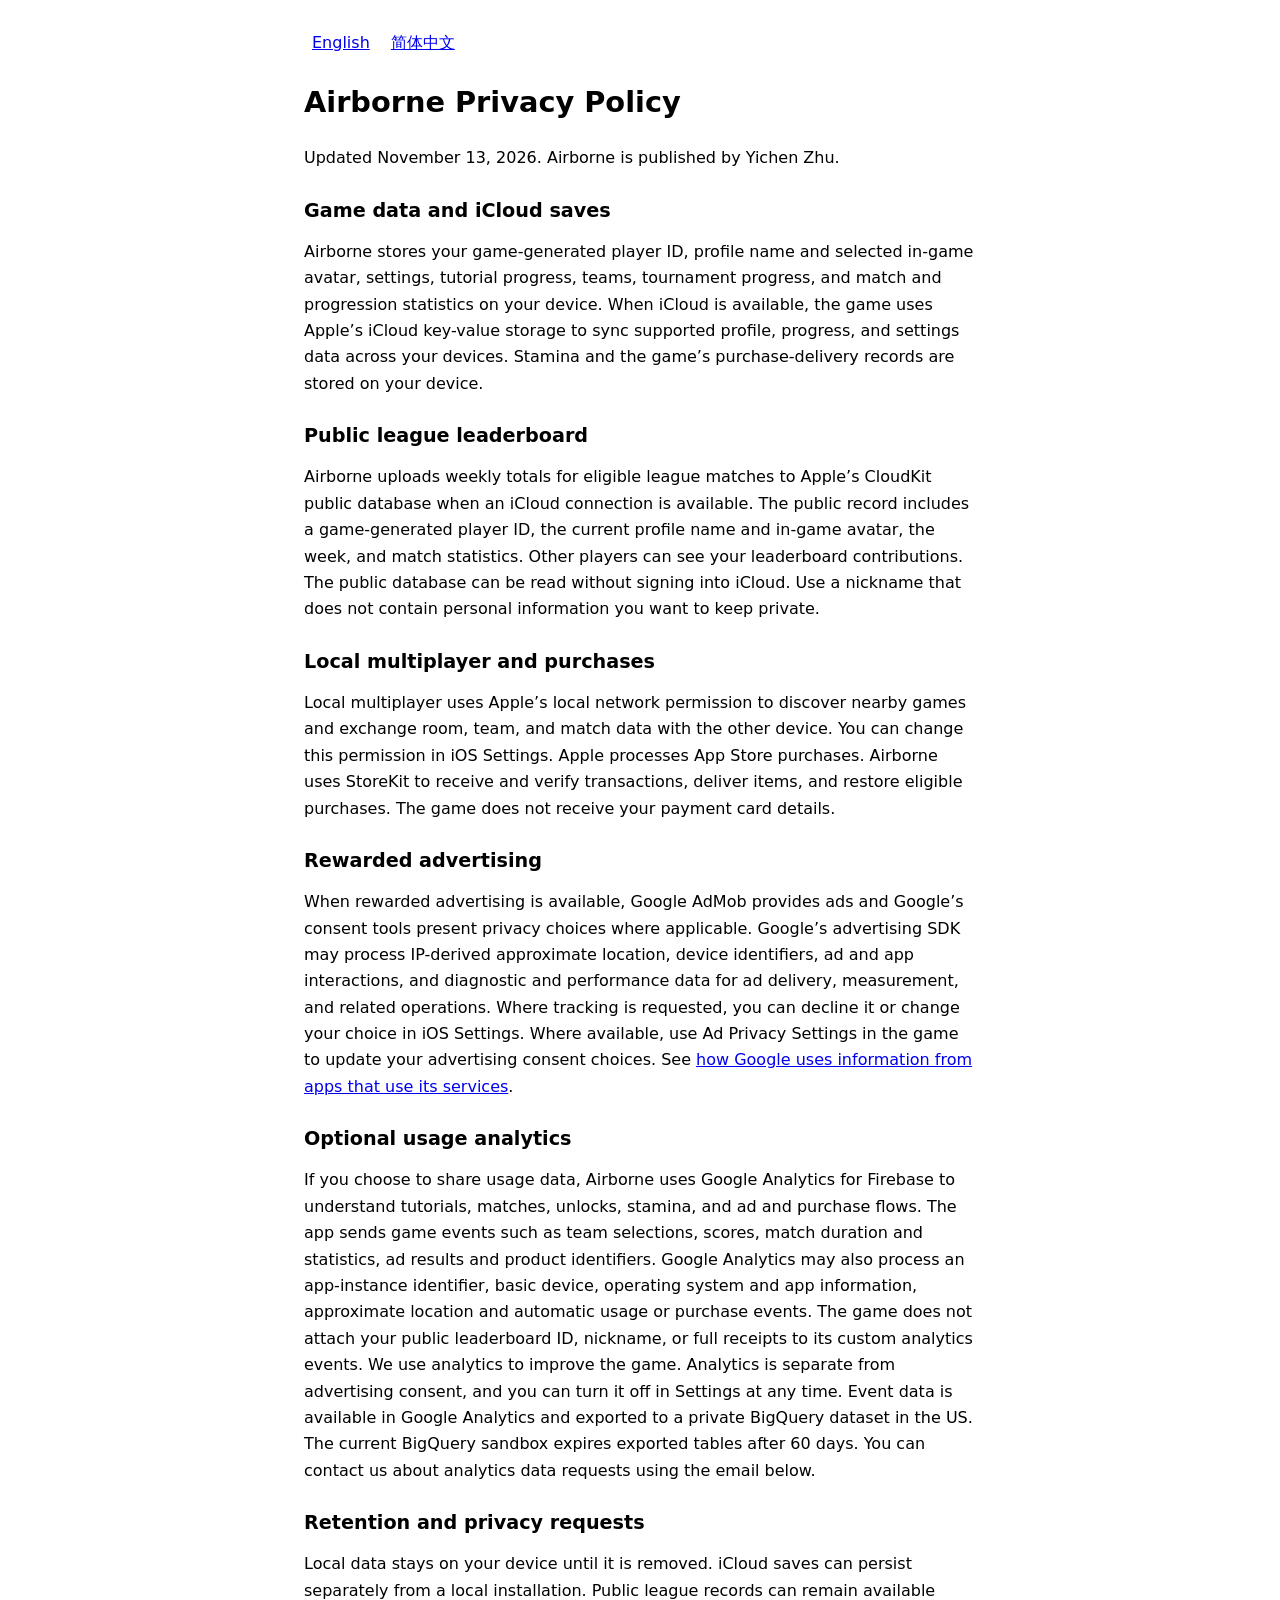
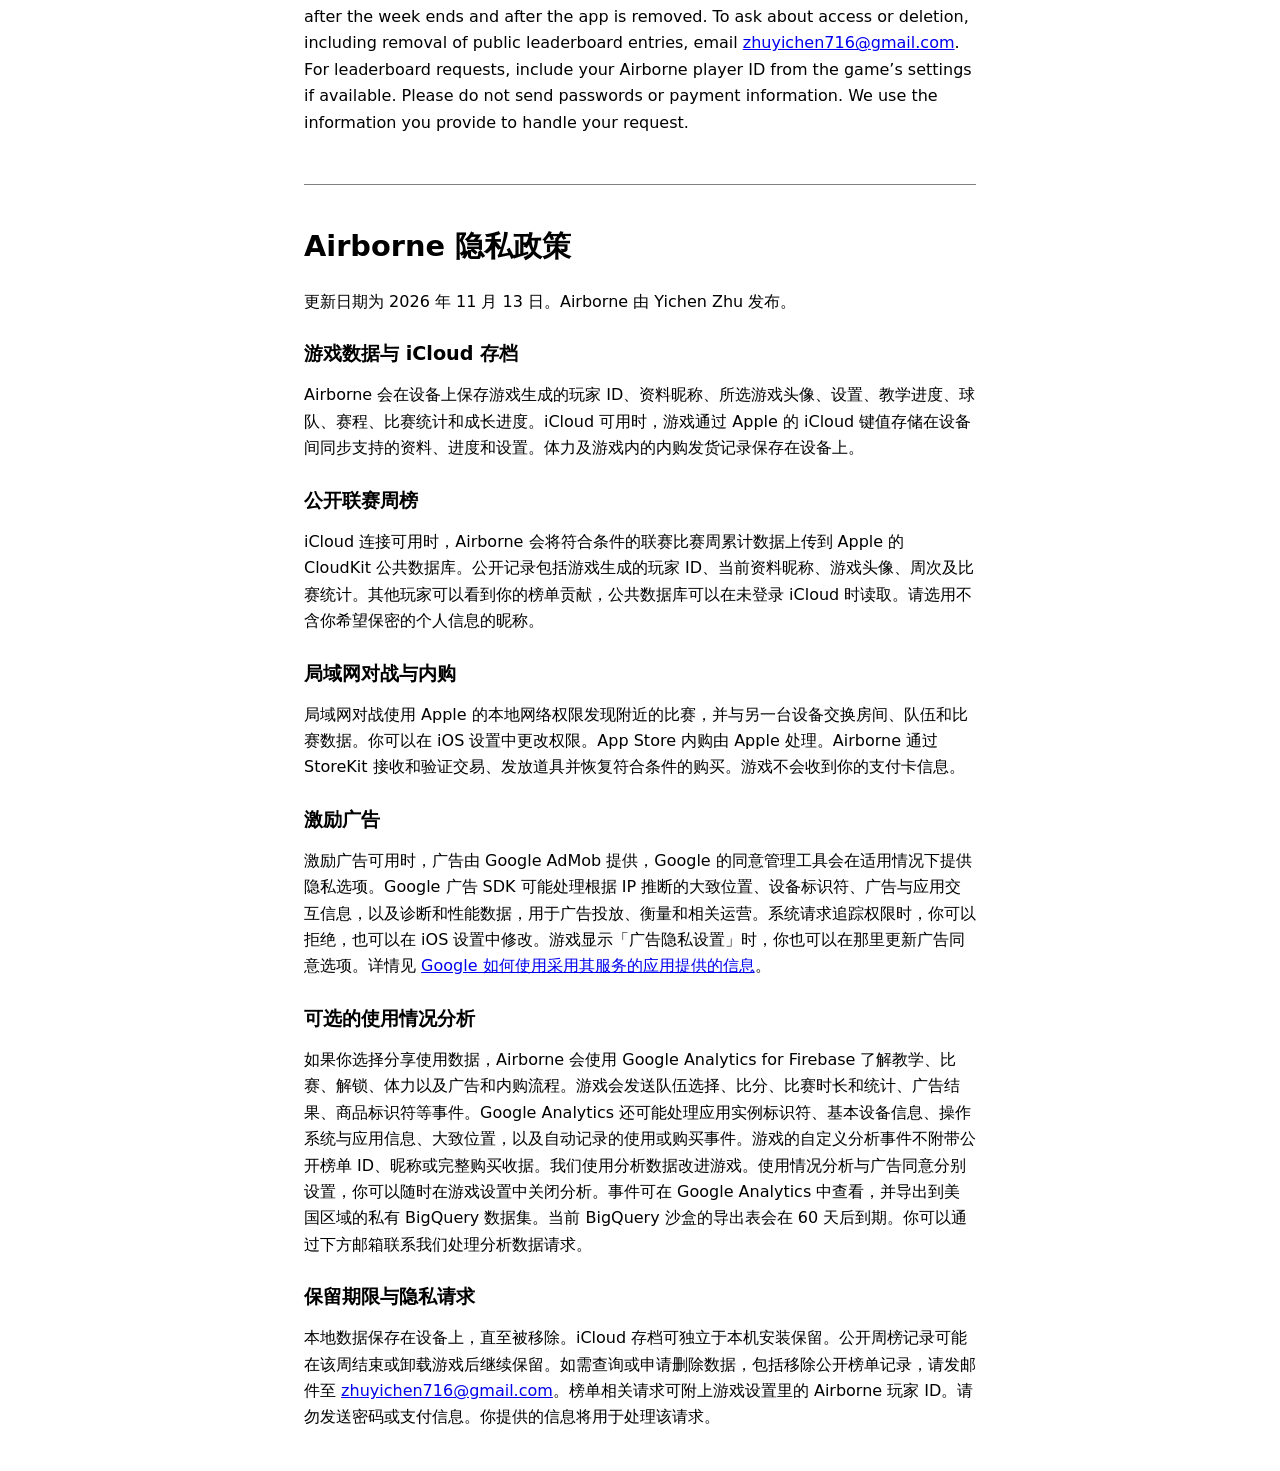
==== privacy/index.html @ 2bdca0fd "Add Airborne privacy policy" ====
<!doctype html>
<html lang="en">
<head>
<meta charset="utf-8">
<meta name="viewport" content="width=device-width, initial-scale=1">
<title>Airborne Privacy Policy · 隐私政策</title>
<style>
  :root { color-scheme: light dark; }
  body { max-width: 42rem; margin: 0 auto; padding: 1.5rem; font: 1rem/1.65 system-ui, sans-serif; }
  h1, h2 { line-height: 1.25; }
  h1 { font-size: 1.8rem; }
  h2 { font-size: 1.2rem; margin-top: 1.7rem; }
  nav a { display: inline-block; padding: .35rem .5rem; }
  a { overflow-wrap: anywhere; }
  section + section { margin-top: 3rem; border-top: 1px solid GrayText; padding-top: 1.25rem; }
</style>
</head>
<body>
<nav aria-label="Language"><a href="#en" lang="en">English</a> <a href="#zh" lang="zh-Hans">简体中文</a></nav>
<main>
<section id="en">
<h1>Airborne Privacy Policy</h1>
<p>Updated November 13, 2026. Airborne is published by Yichen Zhu.</p>

<h2>Game data and iCloud saves</h2>
<p>Airborne stores your game-generated player ID, profile name and selected in-game avatar, settings, tutorial progress, teams, tournament progress, and match and progression statistics on your device. When iCloud is available, the game uses Apple’s iCloud key-value storage to sync supported profile, progress, and settings data across your devices. Stamina and the game’s purchase-delivery records are stored on your device.</p>

<h2>Public league leaderboard</h2>
<p>Airborne uploads weekly totals for eligible league matches to Apple’s CloudKit public database when an iCloud connection is available. The public record includes a game-generated player ID, the current profile name and in-game avatar, the week, and match statistics. Other players can see your leaderboard contributions. The public database can be read without signing into iCloud. Use a nickname that does not contain personal information you want to keep private.</p>

<h2>Local multiplayer and purchases</h2>
<p>Local multiplayer uses Apple’s local network permission to discover nearby games and exchange room, team, and match data with the other device. You can change this permission in iOS Settings. Apple processes App Store purchases. Airborne uses StoreKit to receive and verify transactions, deliver items, and restore eligible purchases. The game does not receive your payment card details.</p>

<h2>Rewarded advertising</h2>
<p>When rewarded advertising is available, Google AdMob provides ads and Google’s consent tools present privacy choices where applicable. Google’s advertising SDK may process IP-derived approximate location, device identifiers, ad and app interactions, and diagnostic and performance data for ad delivery, measurement, and related operations. Where tracking is requested, you can decline it or change your choice in iOS Settings. Where available, use Ad Privacy Settings in the game to update your advertising consent choices. See <a href="https://policies.google.com/technologies/partner-sites">how Google uses information from apps that use its services</a>.</p>

<h2>Optional usage analytics</h2>
<p>If you choose to share usage data, Airborne uses Google Analytics for Firebase to understand tutorials, matches, unlocks, stamina, and ad and purchase flows. The app sends game events such as team selections, scores, match duration and statistics, ad results and product identifiers. Google Analytics may also process an app-instance identifier, basic device, operating system and app information, approximate location and automatic usage or purchase events. The game does not attach your public leaderboard ID, nickname, or full receipts to its custom analytics events. We use analytics to improve the game. Analytics is separate from advertising consent, and you can turn it off in Settings at any time. Event data is available in Google Analytics and exported to a private BigQuery dataset in the US. The current BigQuery sandbox expires exported tables after 60 days. You can contact us about analytics data requests using the email below.</p>

<h2>Retention and privacy requests</h2>
<p>Local data stays on your device until it is removed. iCloud saves can persist separately from a local installation. Public league records can remain available after the week ends and after the app is removed. To ask about access or deletion, including removal of public leaderboard entries, email <a href="mailto:zhuyichen716@gmail.com">zhuyichen716@gmail.com</a>. For leaderboard requests, include your Airborne player ID from the game’s settings if available. Please do not send passwords or payment information. We use the information you provide to handle your request.</p>
</section>

<section id="zh" lang="zh-Hans">
<h1>Airborne 隐私政策</h1>
<p>更新日期为 2026 年 11 月 13 日。Airborne 由 Yichen Zhu 发布。</p>

<h2>游戏数据与 iCloud 存档</h2>
<p>Airborne 会在设备上保存游戏生成的玩家 ID、资料昵称、所选游戏头像、设置、教学进度、球队、赛程、比赛统计和成长进度。iCloud 可用时，游戏通过 Apple 的 iCloud 键值存储在设备间同步支持的资料、进度和设置。体力及游戏内的内购发货记录保存在设备上。</p>

<h2>公开联赛周榜</h2>
<p>iCloud 连接可用时，Airborne 会将符合条件的联赛比赛周累计数据上传到 Apple 的 CloudKit 公共数据库。公开记录包括游戏生成的玩家 ID、当前资料昵称、游戏头像、周次及比赛统计。其他玩家可以看到你的榜单贡献，公共数据库可以在未登录 iCloud 时读取。请选用不含你希望保密的个人信息的昵称。</p>

<h2>局域网对战与内购</h2>
<p>局域网对战使用 Apple 的本地网络权限发现附近的比赛，并与另一台设备交换房间、队伍和比赛数据。你可以在 iOS 设置中更改权限。App Store 内购由 Apple 处理。Airborne 通过 StoreKit 接收和验证交易、发放道具并恢复符合条件的购买。游戏不会收到你的支付卡信息。</p>

<h2>激励广告</h2>
<p>激励广告可用时，广告由 Google AdMob 提供，Google 的同意管理工具会在适用情况下提供隐私选项。Google 广告 SDK 可能处理根据 IP 推断的大致位置、设备标识符、广告与应用交互信息，以及诊断和性能数据，用于广告投放、衡量和相关运营。系统请求追踪权限时，你可以拒绝，也可以在 iOS 设置中修改。游戏显示「广告隐私设置」时，你也可以在那里更新广告同意选项。详情见 <a href="https://policies.google.com/technologies/partner-sites?hl=zh-CN">Google 如何使用采用其服务的应用提供的信息</a>。</p>

<h2>可选的使用情况分析</h2>
<p>如果你选择分享使用数据，Airborne 会使用 Google Analytics for Firebase 了解教学、比赛、解锁、体力以及广告和内购流程。游戏会发送队伍选择、比分、比赛时长和统计、广告结果、商品标识符等事件。Google Analytics 还可能处理应用实例标识符、基本设备信息、操作系统与应用信息、大致位置，以及自动记录的使用或购买事件。游戏的自定义分析事件不附带公开榜单 ID、昵称或完整购买收据。我们使用分析数据改进游戏。使用情况分析与广告同意分别设置，你可以随时在游戏设置中关闭分析。事件可在 Google Analytics 中查看，并导出到美国区域的私有 BigQuery 数据集。当前 BigQuery 沙盒的导出表会在 60 天后到期。你可以通过下方邮箱联系我们处理分析数据请求。</p>

<h2>保留期限与隐私请求</h2>
<p>本地数据保存在设备上，直至被移除。iCloud 存档可独立于本机安装保留。公开周榜记录可能在该周结束或卸载游戏后继续保留。如需查询或申请删除数据，包括移除公开榜单记录，请发邮件至 <a href="mailto:zhuyichen716@gmail.com">zhuyichen716@gmail.com</a>。榜单相关请求可附上游戏设置里的 Airborne 玩家 ID。请勿发送密码或支付信息。你提供的信息将用于处理该请求。</p>
</section>
</main>
</body>
</html>
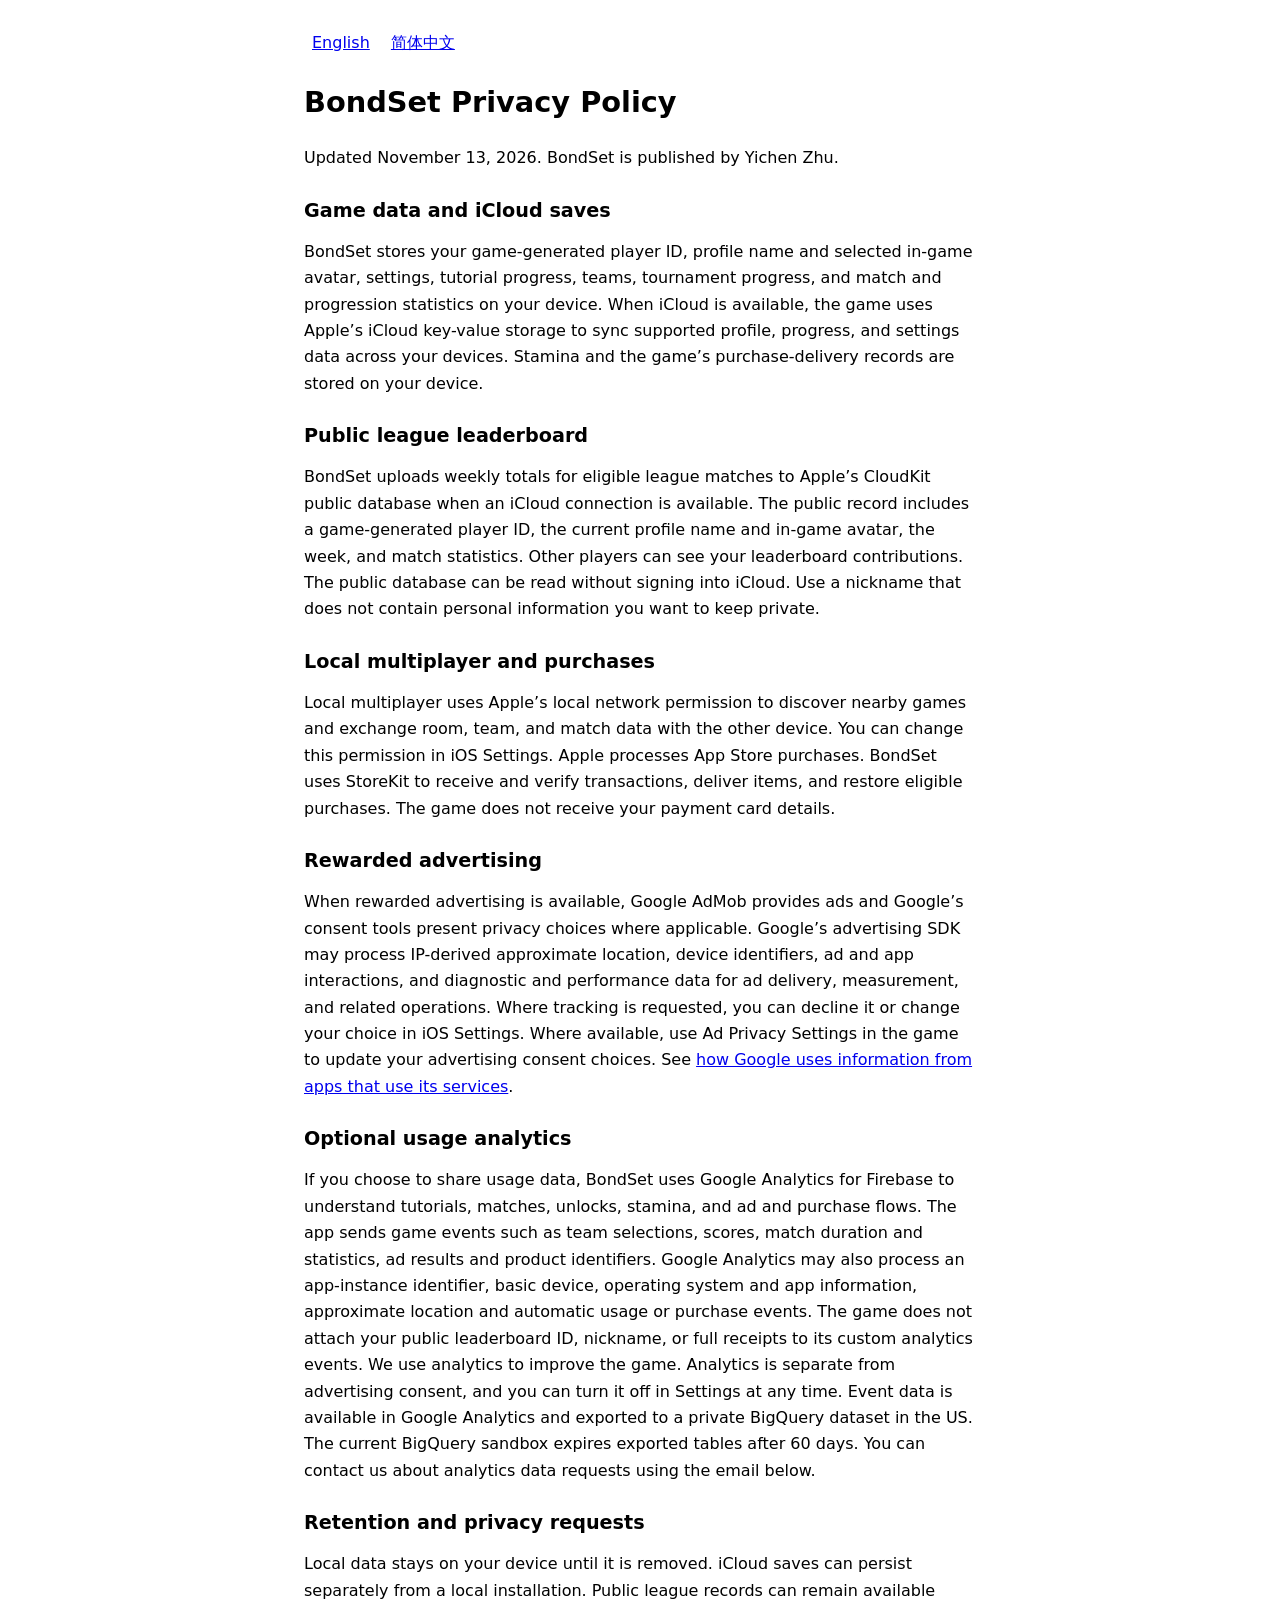
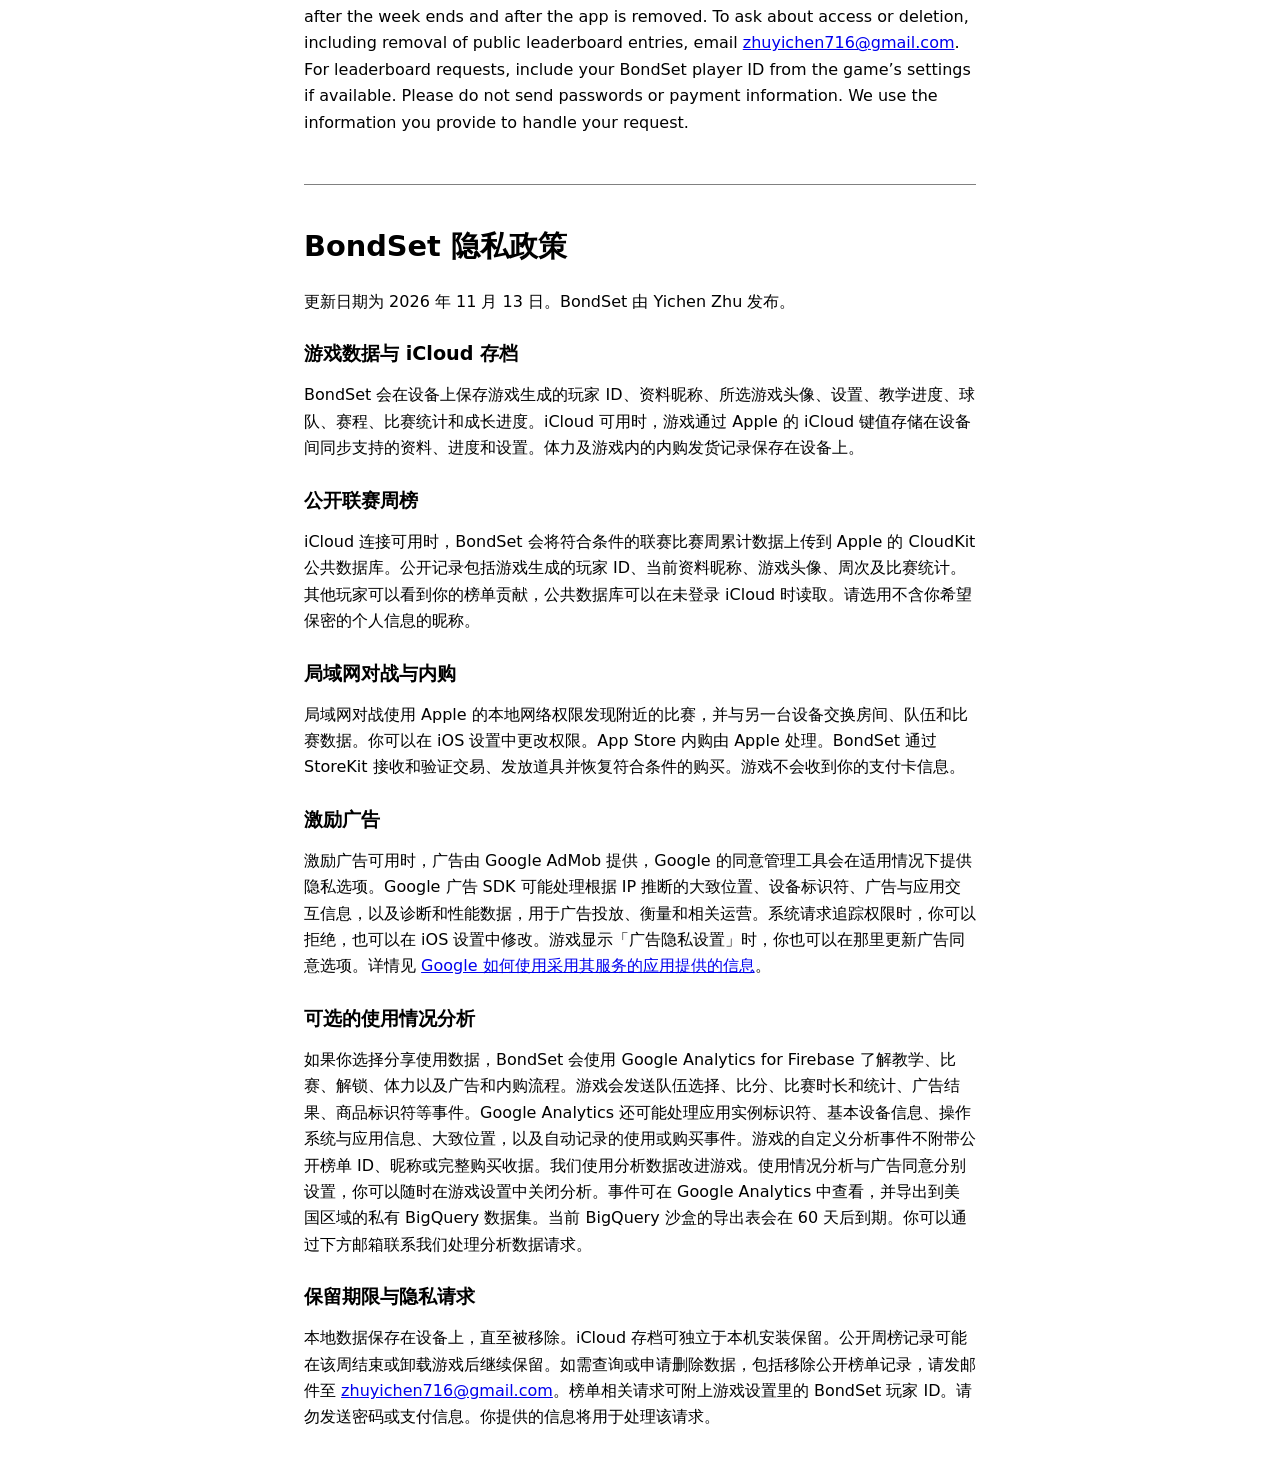
==== commit 6fd98581: "Rename privacy policy to BondSet" ====
--- a/privacy/index.html
+++ b/privacy/index.html
@@ -3,7 +3,7 @@
 <head>
 <meta charset="utf-8">
 <meta name="viewport" content="width=device-width, initial-scale=1">
-<title>Airborne Privacy Policy · 隐私政策</title>
+<title>BondSet Privacy Policy · 隐私政策</title>
 <style>
   :root { color-scheme: light dark; }
   body { max-width: 42rem; margin: 0 auto; padding: 1.5rem; font: 1rem/1.65 system-ui, sans-serif; }
@@ -19,49 +19,49 @@
 <nav aria-label="Language"><a href="#en" lang="en">English</a> <a href="#zh" lang="zh-Hans">简体中文</a></nav>
 <main>
 <section id="en">
-<h1>Airborne Privacy Policy</h1>
-<p>Updated November 13, 2026. Airborne is published by Yichen Zhu.</p>
+<h1>BondSet Privacy Policy</h1>
+<p>Updated November 13, 2026. BondSet is published by Yichen Zhu.</p>
 
 <h2>Game data and iCloud saves</h2>
-<p>Airborne stores your game-generated player ID, profile name and selected in-game avatar, settings, tutorial progress, teams, tournament progress, and match and progression statistics on your device. When iCloud is available, the game uses Apple’s iCloud key-value storage to sync supported profile, progress, and settings data across your devices. Stamina and the game’s purchase-delivery records are stored on your device.</p>
+<p>BondSet stores your game-generated player ID, profile name and selected in-game avatar, settings, tutorial progress, teams, tournament progress, and match and progression statistics on your device. When iCloud is available, the game uses Apple’s iCloud key-value storage to sync supported profile, progress, and settings data across your devices. Stamina and the game’s purchase-delivery records are stored on your device.</p>
 
 <h2>Public league leaderboard</h2>
-<p>Airborne uploads weekly totals for eligible league matches to Apple’s CloudKit public database when an iCloud connection is available. The public record includes a game-generated player ID, the current profile name and in-game avatar, the week, and match statistics. Other players can see your leaderboard contributions. The public database can be read without signing into iCloud. Use a nickname that does not contain personal information you want to keep private.</p>
+<p>BondSet uploads weekly totals for eligible league matches to Apple’s CloudKit public database when an iCloud connection is available. The public record includes a game-generated player ID, the current profile name and in-game avatar, the week, and match statistics. Other players can see your leaderboard contributions. The public database can be read without signing into iCloud. Use a nickname that does not contain personal information you want to keep private.</p>
 
 <h2>Local multiplayer and purchases</h2>
-<p>Local multiplayer uses Apple’s local network permission to discover nearby games and exchange room, team, and match data with the other device. You can change this permission in iOS Settings. Apple processes App Store purchases. Airborne uses StoreKit to receive and verify transactions, deliver items, and restore eligible purchases. The game does not receive your payment card details.</p>
+<p>Local multiplayer uses Apple’s local network permission to discover nearby games and exchange room, team, and match data with the other device. You can change this permission in iOS Settings. Apple processes App Store purchases. BondSet uses StoreKit to receive and verify transactions, deliver items, and restore eligible purchases. The game does not receive your payment card details.</p>
 
 <h2>Rewarded advertising</h2>
 <p>When rewarded advertising is available, Google AdMob provides ads and Google’s consent tools present privacy choices where applicable. Google’s advertising SDK may process IP-derived approximate location, device identifiers, ad and app interactions, and diagnostic and performance data for ad delivery, measurement, and related operations. Where tracking is requested, you can decline it or change your choice in iOS Settings. Where available, use Ad Privacy Settings in the game to update your advertising consent choices. See <a href="https://policies.google.com/technologies/partner-sites">how Google uses information from apps that use its services</a>.</p>
 
 <h2>Optional usage analytics</h2>
-<p>If you choose to share usage data, Airborne uses Google Analytics for Firebase to understand tutorials, matches, unlocks, stamina, and ad and purchase flows. The app sends game events such as team selections, scores, match duration and statistics, ad results and product identifiers. Google Analytics may also process an app-instance identifier, basic device, operating system and app information, approximate location and automatic usage or purchase events. The game does not attach your public leaderboard ID, nickname, or full receipts to its custom analytics events. We use analytics to improve the game. Analytics is separate from advertising consent, and you can turn it off in Settings at any time. Event data is available in Google Analytics and exported to a private BigQuery dataset in the US. The current BigQuery sandbox expires exported tables after 60 days. You can contact us about analytics data requests using the email below.</p>
+<p>If you choose to share usage data, BondSet uses Google Analytics for Firebase to understand tutorials, matches, unlocks, stamina, and ad and purchase flows. The app sends game events such as team selections, scores, match duration and statistics, ad results and product identifiers. Google Analytics may also process an app-instance identifier, basic device, operating system and app information, approximate location and automatic usage or purchase events. The game does not attach your public leaderboard ID, nickname, or full receipts to its custom analytics events. We use analytics to improve the game. Analytics is separate from advertising consent, and you can turn it off in Settings at any time. Event data is available in Google Analytics and exported to a private BigQuery dataset in the US. The current BigQuery sandbox expires exported tables after 60 days. You can contact us about analytics data requests using the email below.</p>
 
 <h2>Retention and privacy requests</h2>
-<p>Local data stays on your device until it is removed. iCloud saves can persist separately from a local installation. Public league records can remain available after the week ends and after the app is removed. To ask about access or deletion, including removal of public leaderboard entries, email <a href="mailto:zhuyichen716@gmail.com">zhuyichen716@gmail.com</a>. For leaderboard requests, include your Airborne player ID from the game’s settings if available. Please do not send passwords or payment information. We use the information you provide to handle your request.</p>
+<p>Local data stays on your device until it is removed. iCloud saves can persist separately from a local installation. Public league records can remain available after the week ends and after the app is removed. To ask about access or deletion, including removal of public leaderboard entries, email <a href="mailto:zhuyichen716@gmail.com">zhuyichen716@gmail.com</a>. For leaderboard requests, include your BondSet player ID from the game’s settings if available. Please do not send passwords or payment information. We use the information you provide to handle your request.</p>
 </section>
 
 <section id="zh" lang="zh-Hans">
-<h1>Airborne 隐私政策</h1>
-<p>更新日期为 2026 年 11 月 13 日。Airborne 由 Yichen Zhu 发布。</p>
+<h1>BondSet 隐私政策</h1>
+<p>更新日期为 2026 年 11 月 13 日。BondSet 由 Yichen Zhu 发布。</p>
 
 <h2>游戏数据与 iCloud 存档</h2>
-<p>Airborne 会在设备上保存游戏生成的玩家 ID、资料昵称、所选游戏头像、设置、教学进度、球队、赛程、比赛统计和成长进度。iCloud 可用时，游戏通过 Apple 的 iCloud 键值存储在设备间同步支持的资料、进度和设置。体力及游戏内的内购发货记录保存在设备上。</p>
+<p>BondSet 会在设备上保存游戏生成的玩家 ID、资料昵称、所选游戏头像、设置、教学进度、球队、赛程、比赛统计和成长进度。iCloud 可用时，游戏通过 Apple 的 iCloud 键值存储在设备间同步支持的资料、进度和设置。体力及游戏内的内购发货记录保存在设备上。</p>
 
 <h2>公开联赛周榜</h2>
-<p>iCloud 连接可用时，Airborne 会将符合条件的联赛比赛周累计数据上传到 Apple 的 CloudKit 公共数据库。公开记录包括游戏生成的玩家 ID、当前资料昵称、游戏头像、周次及比赛统计。其他玩家可以看到你的榜单贡献，公共数据库可以在未登录 iCloud 时读取。请选用不含你希望保密的个人信息的昵称。</p>
+<p>iCloud 连接可用时，BondSet 会将符合条件的联赛比赛周累计数据上传到 Apple 的 CloudKit 公共数据库。公开记录包括游戏生成的玩家 ID、当前资料昵称、游戏头像、周次及比赛统计。其他玩家可以看到你的榜单贡献，公共数据库可以在未登录 iCloud 时读取。请选用不含你希望保密的个人信息的昵称。</p>
 
 <h2>局域网对战与内购</h2>
-<p>局域网对战使用 Apple 的本地网络权限发现附近的比赛，并与另一台设备交换房间、队伍和比赛数据。你可以在 iOS 设置中更改权限。App Store 内购由 Apple 处理。Airborne 通过 StoreKit 接收和验证交易、发放道具并恢复符合条件的购买。游戏不会收到你的支付卡信息。</p>
+<p>局域网对战使用 Apple 的本地网络权限发现附近的比赛，并与另一台设备交换房间、队伍和比赛数据。你可以在 iOS 设置中更改权限。App Store 内购由 Apple 处理。BondSet 通过 StoreKit 接收和验证交易、发放道具并恢复符合条件的购买。游戏不会收到你的支付卡信息。</p>
 
 <h2>激励广告</h2>
 <p>激励广告可用时，广告由 Google AdMob 提供，Google 的同意管理工具会在适用情况下提供隐私选项。Google 广告 SDK 可能处理根据 IP 推断的大致位置、设备标识符、广告与应用交互信息，以及诊断和性能数据，用于广告投放、衡量和相关运营。系统请求追踪权限时，你可以拒绝，也可以在 iOS 设置中修改。游戏显示「广告隐私设置」时，你也可以在那里更新广告同意选项。详情见 <a href="https://policies.google.com/technologies/partner-sites?hl=zh-CN">Google 如何使用采用其服务的应用提供的信息</a>。</p>
 
 <h2>可选的使用情况分析</h2>
-<p>如果你选择分享使用数据，Airborne 会使用 Google Analytics for Firebase 了解教学、比赛、解锁、体力以及广告和内购流程。游戏会发送队伍选择、比分、比赛时长和统计、广告结果、商品标识符等事件。Google Analytics 还可能处理应用实例标识符、基本设备信息、操作系统与应用信息、大致位置，以及自动记录的使用或购买事件。游戏的自定义分析事件不附带公开榜单 ID、昵称或完整购买收据。我们使用分析数据改进游戏。使用情况分析与广告同意分别设置，你可以随时在游戏设置中关闭分析。事件可在 Google Analytics 中查看，并导出到美国区域的私有 BigQuery 数据集。当前 BigQuery 沙盒的导出表会在 60 天后到期。你可以通过下方邮箱联系我们处理分析数据请求。</p>
+<p>如果你选择分享使用数据，BondSet 会使用 Google Analytics for Firebase 了解教学、比赛、解锁、体力以及广告和内购流程。游戏会发送队伍选择、比分、比赛时长和统计、广告结果、商品标识符等事件。Google Analytics 还可能处理应用实例标识符、基本设备信息、操作系统与应用信息、大致位置，以及自动记录的使用或购买事件。游戏的自定义分析事件不附带公开榜单 ID、昵称或完整购买收据。我们使用分析数据改进游戏。使用情况分析与广告同意分别设置，你可以随时在游戏设置中关闭分析。事件可在 Google Analytics 中查看，并导出到美国区域的私有 BigQuery 数据集。当前 BigQuery 沙盒的导出表会在 60 天后到期。你可以通过下方邮箱联系我们处理分析数据请求。</p>
 
 <h2>保留期限与隐私请求</h2>
-<p>本地数据保存在设备上，直至被移除。iCloud 存档可独立于本机安装保留。公开周榜记录可能在该周结束或卸载游戏后继续保留。如需查询或申请删除数据，包括移除公开榜单记录，请发邮件至 <a href="mailto:zhuyichen716@gmail.com">zhuyichen716@gmail.com</a>。榜单相关请求可附上游戏设置里的 Airborne 玩家 ID。请勿发送密码或支付信息。你提供的信息将用于处理该请求。</p>
+<p>本地数据保存在设备上，直至被移除。iCloud 存档可独立于本机安装保留。公开周榜记录可能在该周结束或卸载游戏后继续保留。如需查询或申请删除数据，包括移除公开榜单记录，请发邮件至 <a href="mailto:zhuyichen716@gmail.com">zhuyichen716@gmail.com</a>。榜单相关请求可附上游戏设置里的 BondSet 玩家 ID。请勿发送密码或支付信息。你提供的信息将用于处理该请求。</p>
 </section>
 </main>
 </body>
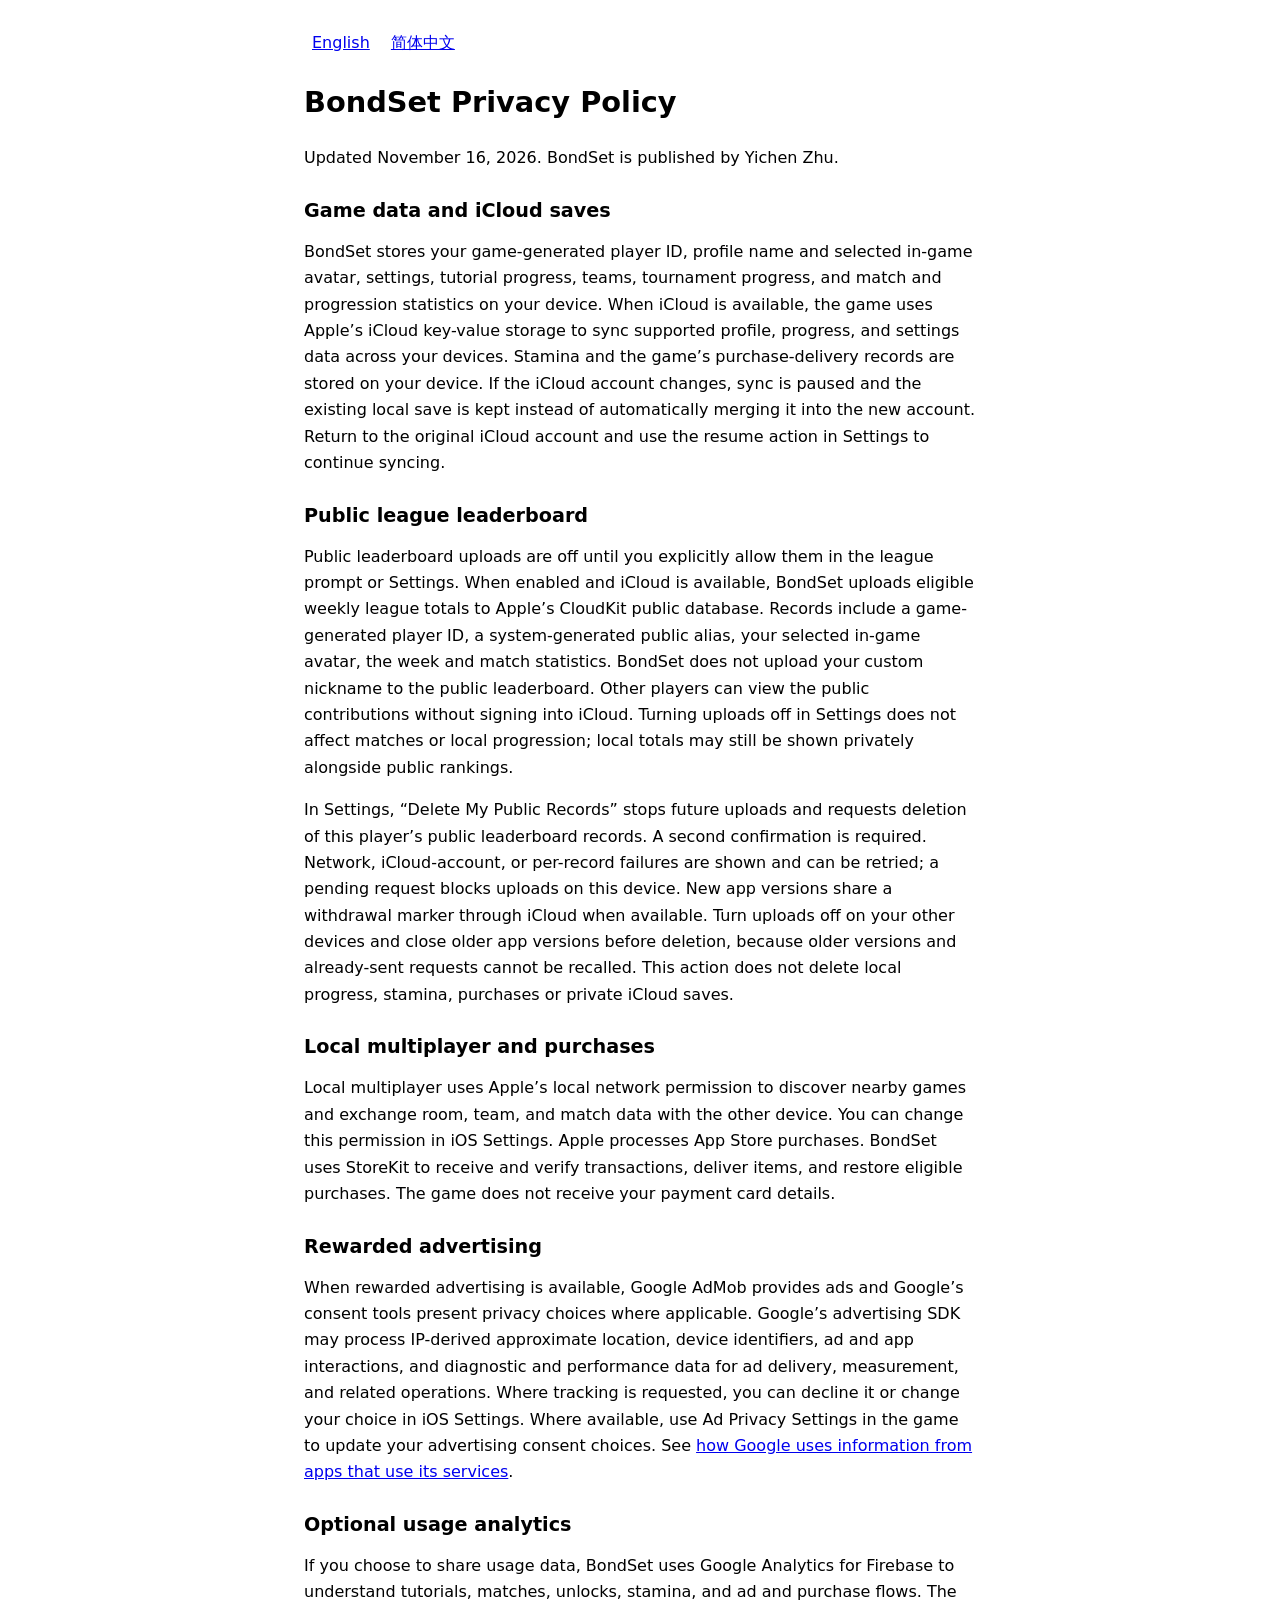
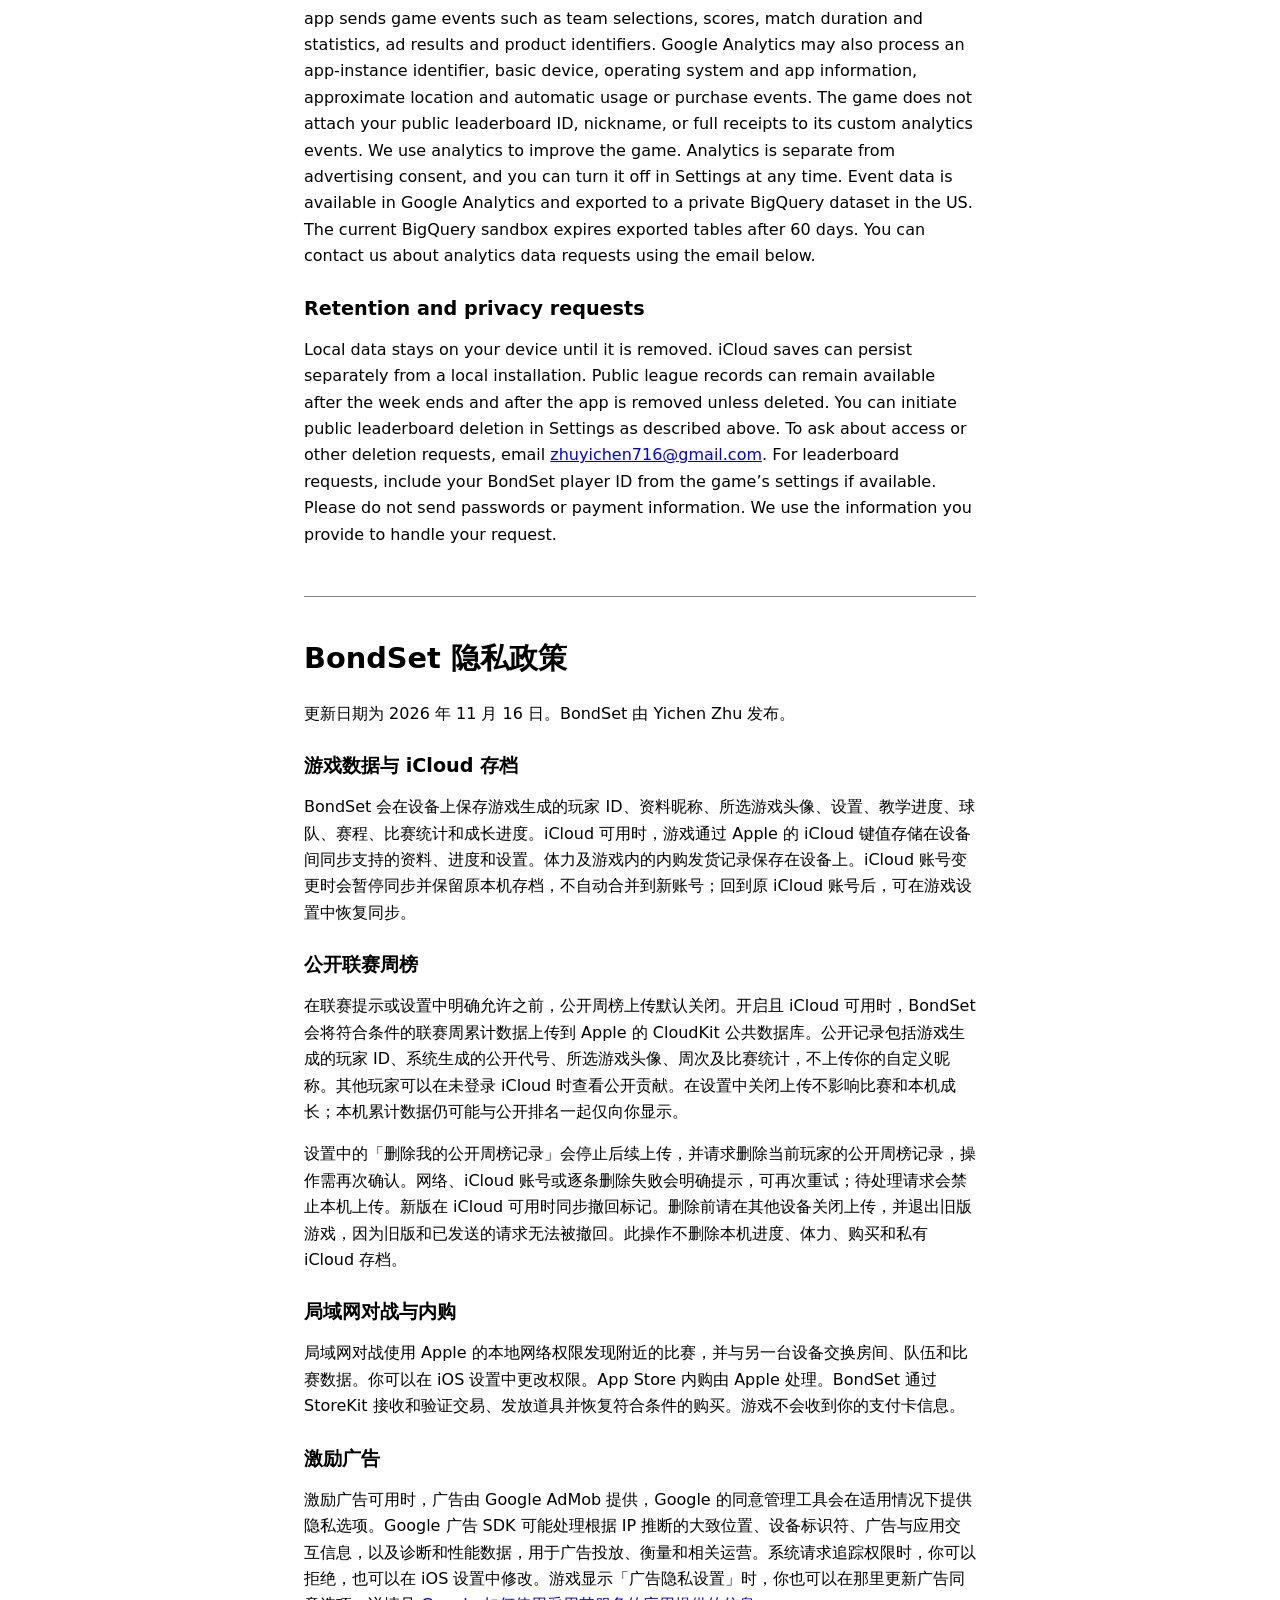
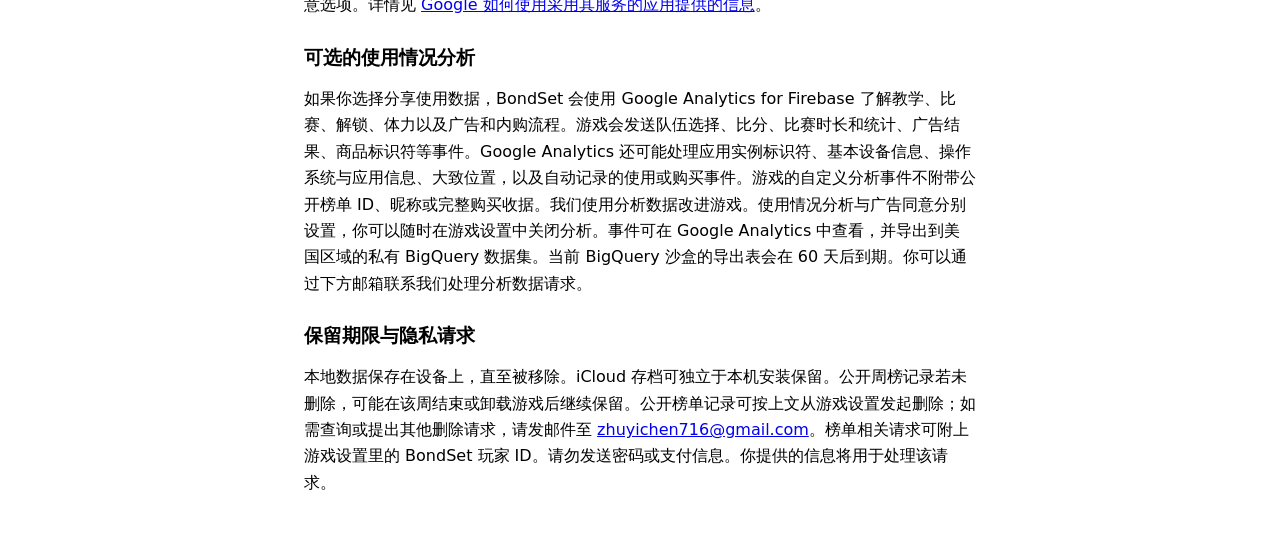
==== commit 788338cf: "同步首发隐私政策的周榜同意删除及账号保护说明" ====
--- a/privacy/index.html
+++ b/privacy/index.html
@@ -20,13 +20,14 @@
 <main>
 <section id="en">
 <h1>BondSet Privacy Policy</h1>
-<p>Updated November 13, 2026. BondSet is published by Yichen Zhu.</p>
+<p>Updated November 16, 2026. BondSet is published by Yichen Zhu.</p>
 
 <h2>Game data and iCloud saves</h2>
-<p>BondSet stores your game-generated player ID, profile name and selected in-game avatar, settings, tutorial progress, teams, tournament progress, and match and progression statistics on your device. When iCloud is available, the game uses Apple’s iCloud key-value storage to sync supported profile, progress, and settings data across your devices. Stamina and the game’s purchase-delivery records are stored on your device.</p>
+<p>BondSet stores your game-generated player ID, profile name and selected in-game avatar, settings, tutorial progress, teams, tournament progress, and match and progression statistics on your device. When iCloud is available, the game uses Apple’s iCloud key-value storage to sync supported profile, progress, and settings data across your devices. Stamina and the game’s purchase-delivery records are stored on your device. If the iCloud account changes, sync is paused and the existing local save is kept instead of automatically merging it into the new account. Return to the original iCloud account and use the resume action in Settings to continue syncing.</p>
 
 <h2>Public league leaderboard</h2>
-<p>BondSet uploads weekly totals for eligible league matches to Apple’s CloudKit public database when an iCloud connection is available. The public record includes a game-generated player ID, the current profile name and in-game avatar, the week, and match statistics. Other players can see your leaderboard contributions. The public database can be read without signing into iCloud. Use a nickname that does not contain personal information you want to keep private.</p>
+<p>Public leaderboard uploads are off until you explicitly allow them in the league prompt or Settings. When enabled and iCloud is available, BondSet uploads eligible weekly league totals to Apple’s CloudKit public database. Records include a game-generated player ID, a system-generated public alias, your selected in-game avatar, the week and match statistics. BondSet does not upload your custom nickname to the public leaderboard. Other players can view the public contributions without signing into iCloud. Turning uploads off in Settings does not affect matches or local progression; local totals may still be shown privately alongside public rankings.</p>
+<p>In Settings, “Delete My Public Records” stops future uploads and requests deletion of this player’s public leaderboard records. A second confirmation is required. Network, iCloud-account, or per-record failures are shown and can be retried; a pending request blocks uploads on this device. New app versions share a withdrawal marker through iCloud when available. Turn uploads off on your other devices and close older app versions before deletion, because older versions and already-sent requests cannot be recalled. This action does not delete local progress, stamina, purchases or private iCloud saves.</p>
 
 <h2>Local multiplayer and purchases</h2>
 <p>Local multiplayer uses Apple’s local network permission to discover nearby games and exchange room, team, and match data with the other device. You can change this permission in iOS Settings. Apple processes App Store purchases. BondSet uses StoreKit to receive and verify transactions, deliver items, and restore eligible purchases. The game does not receive your payment card details.</p>
@@ -38,18 +39,19 @@
 <p>If you choose to share usage data, BondSet uses Google Analytics for Firebase to understand tutorials, matches, unlocks, stamina, and ad and purchase flows. The app sends game events such as team selections, scores, match duration and statistics, ad results and product identifiers. Google Analytics may also process an app-instance identifier, basic device, operating system and app information, approximate location and automatic usage or purchase events. The game does not attach your public leaderboard ID, nickname, or full receipts to its custom analytics events. We use analytics to improve the game. Analytics is separate from advertising consent, and you can turn it off in Settings at any time. Event data is available in Google Analytics and exported to a private BigQuery dataset in the US. The current BigQuery sandbox expires exported tables after 60 days. You can contact us about analytics data requests using the email below.</p>
 
 <h2>Retention and privacy requests</h2>
-<p>Local data stays on your device until it is removed. iCloud saves can persist separately from a local installation. Public league records can remain available after the week ends and after the app is removed. To ask about access or deletion, including removal of public leaderboard entries, email <a href="mailto:zhuyichen716@gmail.com">zhuyichen716@gmail.com</a>. For leaderboard requests, include your BondSet player ID from the game’s settings if available. Please do not send passwords or payment information. We use the information you provide to handle your request.</p>
+<p>Local data stays on your device until it is removed. iCloud saves can persist separately from a local installation. Public league records can remain available after the week ends and after the app is removed unless deleted. You can initiate public leaderboard deletion in Settings as described above. To ask about access or other deletion requests, email <a href="mailto:zhuyichen716@gmail.com">zhuyichen716@gmail.com</a>. For leaderboard requests, include your BondSet player ID from the game’s settings if available. Please do not send passwords or payment information. We use the information you provide to handle your request.</p>
 </section>
 
 <section id="zh" lang="zh-Hans">
 <h1>BondSet 隐私政策</h1>
-<p>更新日期为 2026 年 11 月 13 日。BondSet 由 Yichen Zhu 发布。</p>
+<p>更新日期为 2026 年 11 月 16 日。BondSet 由 Yichen Zhu 发布。</p>
 
 <h2>游戏数据与 iCloud 存档</h2>
-<p>BondSet 会在设备上保存游戏生成的玩家 ID、资料昵称、所选游戏头像、设置、教学进度、球队、赛程、比赛统计和成长进度。iCloud 可用时，游戏通过 Apple 的 iCloud 键值存储在设备间同步支持的资料、进度和设置。体力及游戏内的内购发货记录保存在设备上。</p>
+<p>BondSet 会在设备上保存游戏生成的玩家 ID、资料昵称、所选游戏头像、设置、教学进度、球队、赛程、比赛统计和成长进度。iCloud 可用时，游戏通过 Apple 的 iCloud 键值存储在设备间同步支持的资料、进度和设置。体力及游戏内的内购发货记录保存在设备上。iCloud 账号变更时会暂停同步并保留原本机存档，不自动合并到新账号；回到原 iCloud 账号后，可在游戏设置中恢复同步。</p>
 
 <h2>公开联赛周榜</h2>
-<p>iCloud 连接可用时，BondSet 会将符合条件的联赛比赛周累计数据上传到 Apple 的 CloudKit 公共数据库。公开记录包括游戏生成的玩家 ID、当前资料昵称、游戏头像、周次及比赛统计。其他玩家可以看到你的榜单贡献，公共数据库可以在未登录 iCloud 时读取。请选用不含你希望保密的个人信息的昵称。</p>
+<p>在联赛提示或设置中明确允许之前，公开周榜上传默认关闭。开启且 iCloud 可用时，BondSet 会将符合条件的联赛周累计数据上传到 Apple 的 CloudKit 公共数据库。公开记录包括游戏生成的玩家 ID、系统生成的公开代号、所选游戏头像、周次及比赛统计，不上传你的自定义昵称。其他玩家可以在未登录 iCloud 时查看公开贡献。在设置中关闭上传不影响比赛和本机成长；本机累计数据仍可能与公开排名一起仅向你显示。</p>
+<p>设置中的「删除我的公开周榜记录」会停止后续上传，并请求删除当前玩家的公开周榜记录，操作需再次确认。网络、iCloud 账号或逐条删除失败会明确提示，可再次重试；待处理请求会禁止本机上传。新版在 iCloud 可用时同步撤回标记。删除前请在其他设备关闭上传，并退出旧版游戏，因为旧版和已发送的请求无法被撤回。此操作不删除本机进度、体力、购买和私有 iCloud 存档。</p>
 
 <h2>局域网对战与内购</h2>
 <p>局域网对战使用 Apple 的本地网络权限发现附近的比赛，并与另一台设备交换房间、队伍和比赛数据。你可以在 iOS 设置中更改权限。App Store 内购由 Apple 处理。BondSet 通过 StoreKit 接收和验证交易、发放道具并恢复符合条件的购买。游戏不会收到你的支付卡信息。</p>
@@ -61,7 +63,7 @@
 <p>如果你选择分享使用数据，BondSet 会使用 Google Analytics for Firebase 了解教学、比赛、解锁、体力以及广告和内购流程。游戏会发送队伍选择、比分、比赛时长和统计、广告结果、商品标识符等事件。Google Analytics 还可能处理应用实例标识符、基本设备信息、操作系统与应用信息、大致位置，以及自动记录的使用或购买事件。游戏的自定义分析事件不附带公开榜单 ID、昵称或完整购买收据。我们使用分析数据改进游戏。使用情况分析与广告同意分别设置，你可以随时在游戏设置中关闭分析。事件可在 Google Analytics 中查看，并导出到美国区域的私有 BigQuery 数据集。当前 BigQuery 沙盒的导出表会在 60 天后到期。你可以通过下方邮箱联系我们处理分析数据请求。</p>
 
 <h2>保留期限与隐私请求</h2>
-<p>本地数据保存在设备上，直至被移除。iCloud 存档可独立于本机安装保留。公开周榜记录可能在该周结束或卸载游戏后继续保留。如需查询或申请删除数据，包括移除公开榜单记录，请发邮件至 <a href="mailto:zhuyichen716@gmail.com">zhuyichen716@gmail.com</a>。榜单相关请求可附上游戏设置里的 BondSet 玩家 ID。请勿发送密码或支付信息。你提供的信息将用于处理该请求。</p>
+<p>本地数据保存在设备上，直至被移除。iCloud 存档可独立于本机安装保留。公开周榜记录若未删除，可能在该周结束或卸载游戏后继续保留。公开榜单记录可按上文从游戏设置发起删除；如需查询或提出其他删除请求，请发邮件至 <a href="mailto:zhuyichen716@gmail.com">zhuyichen716@gmail.com</a>。榜单相关请求可附上游戏设置里的 BondSet 玩家 ID。请勿发送密码或支付信息。你提供的信息将用于处理该请求。</p>
 </section>
 </main>
 </body>
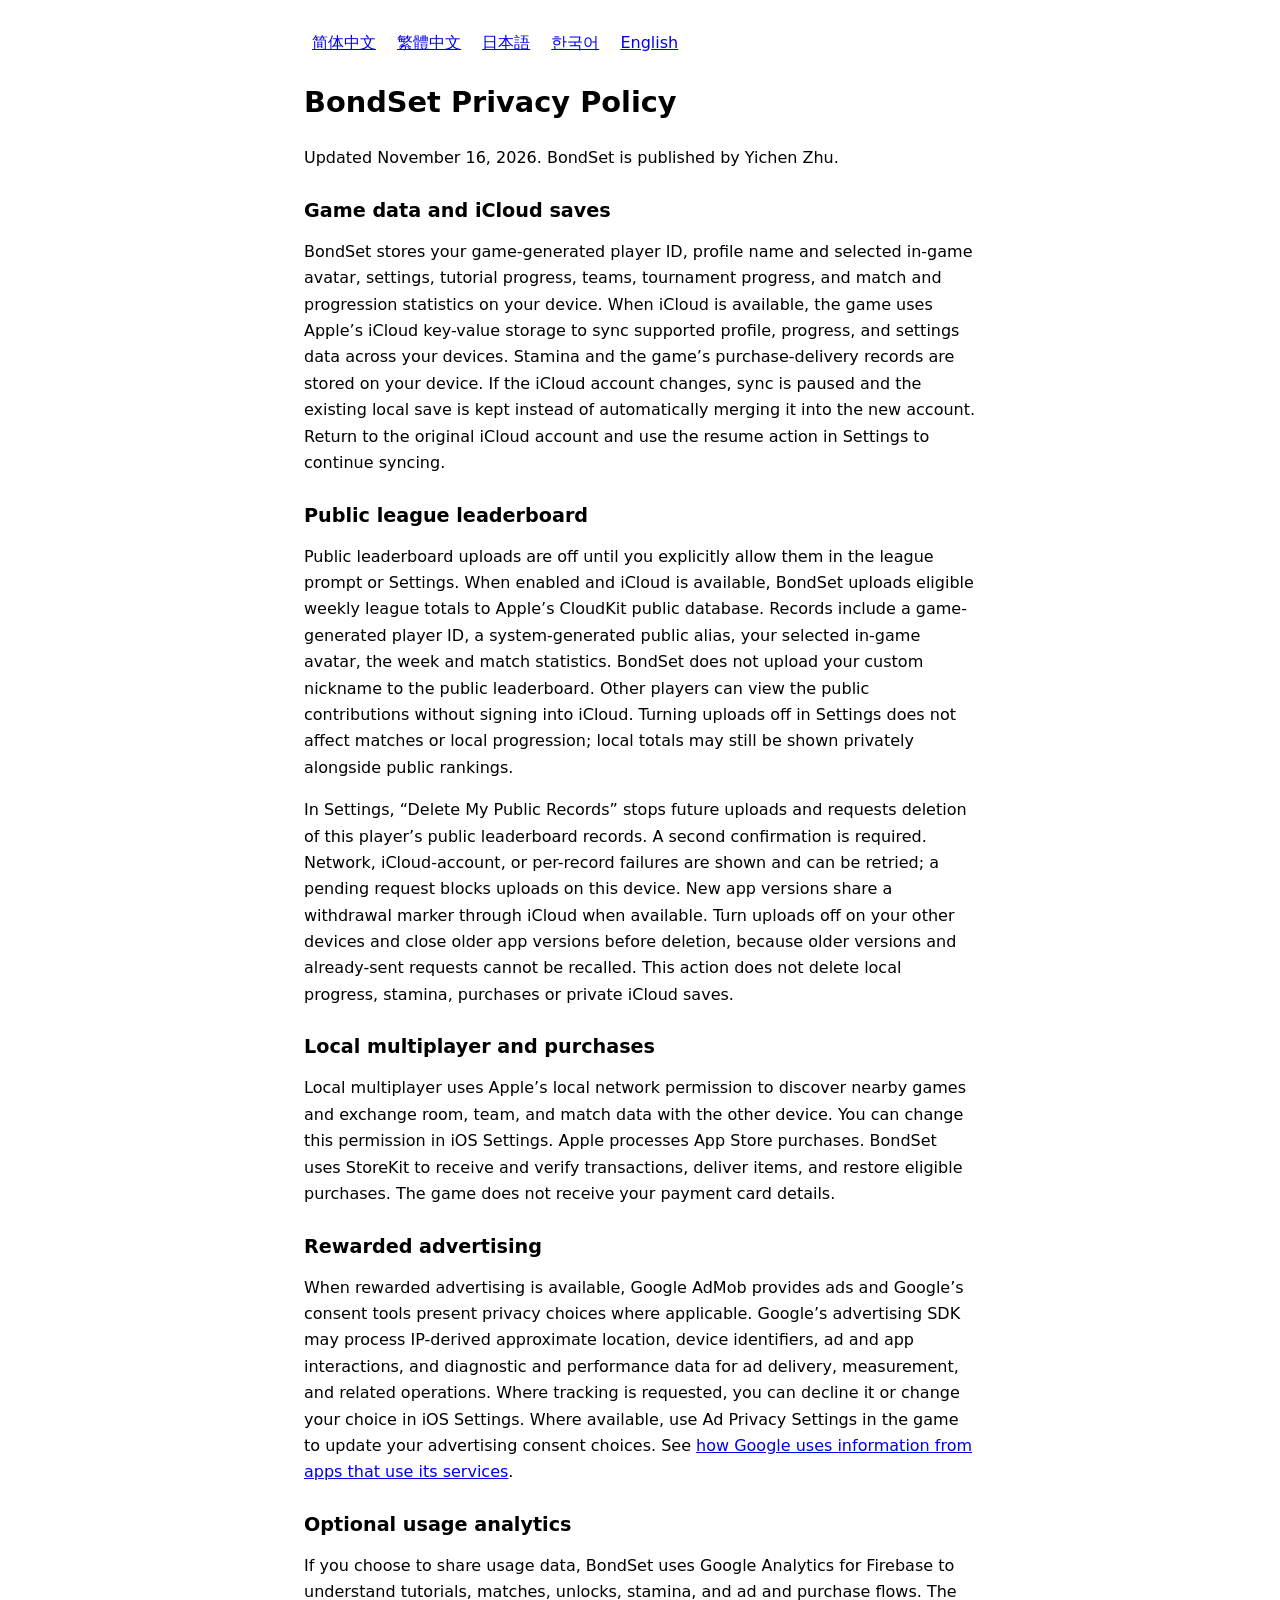
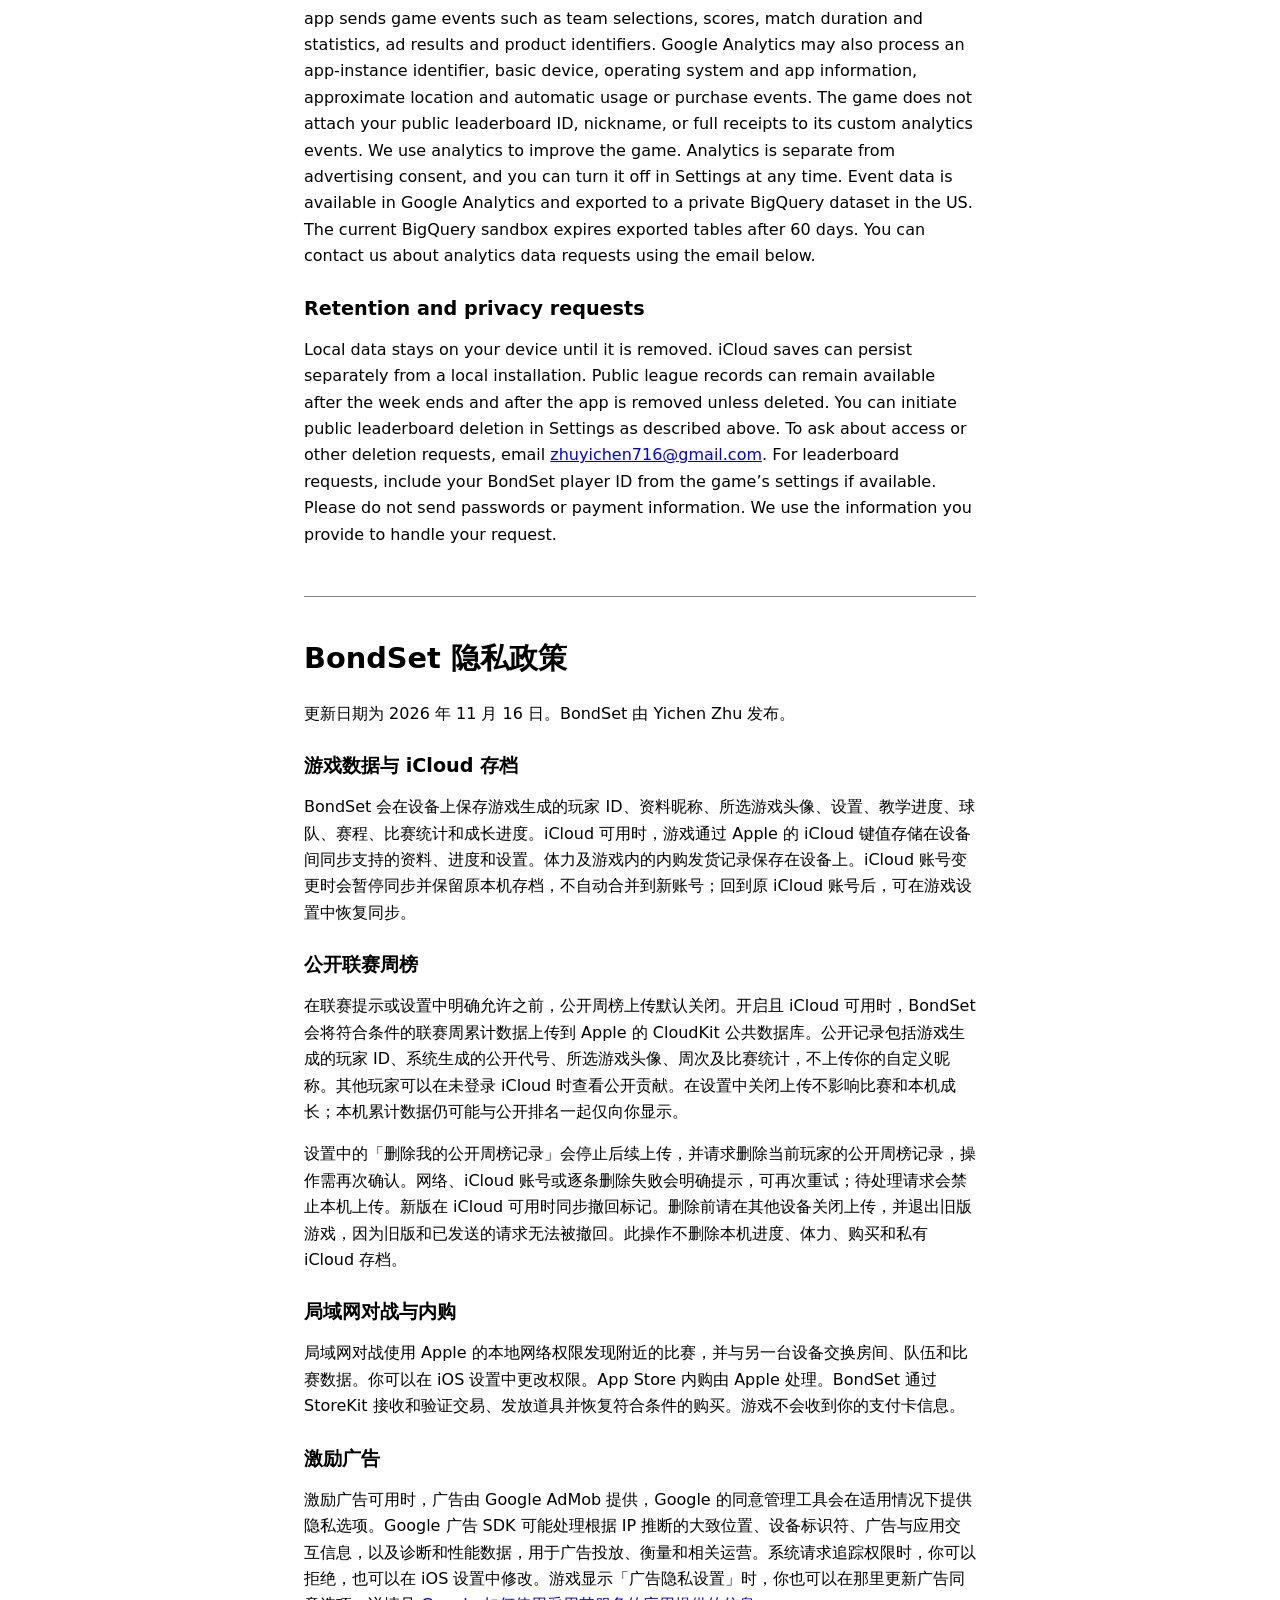
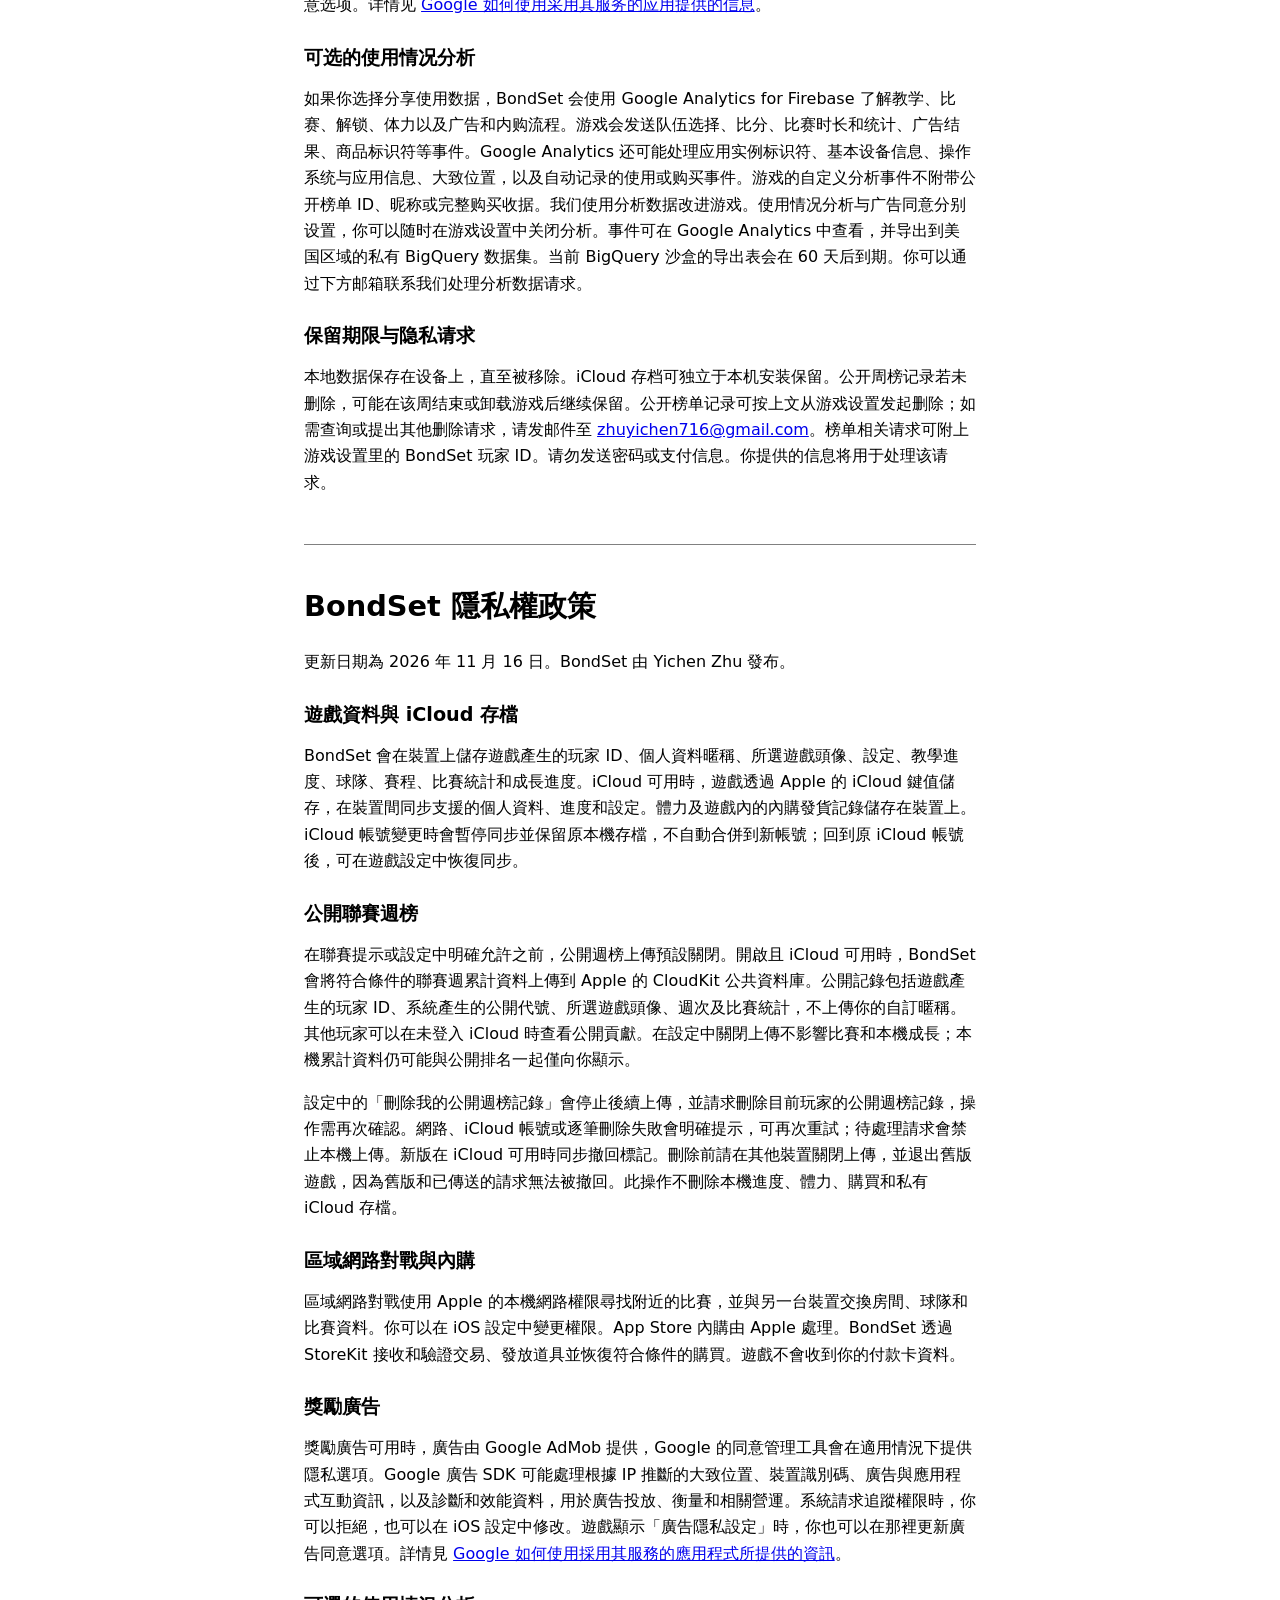
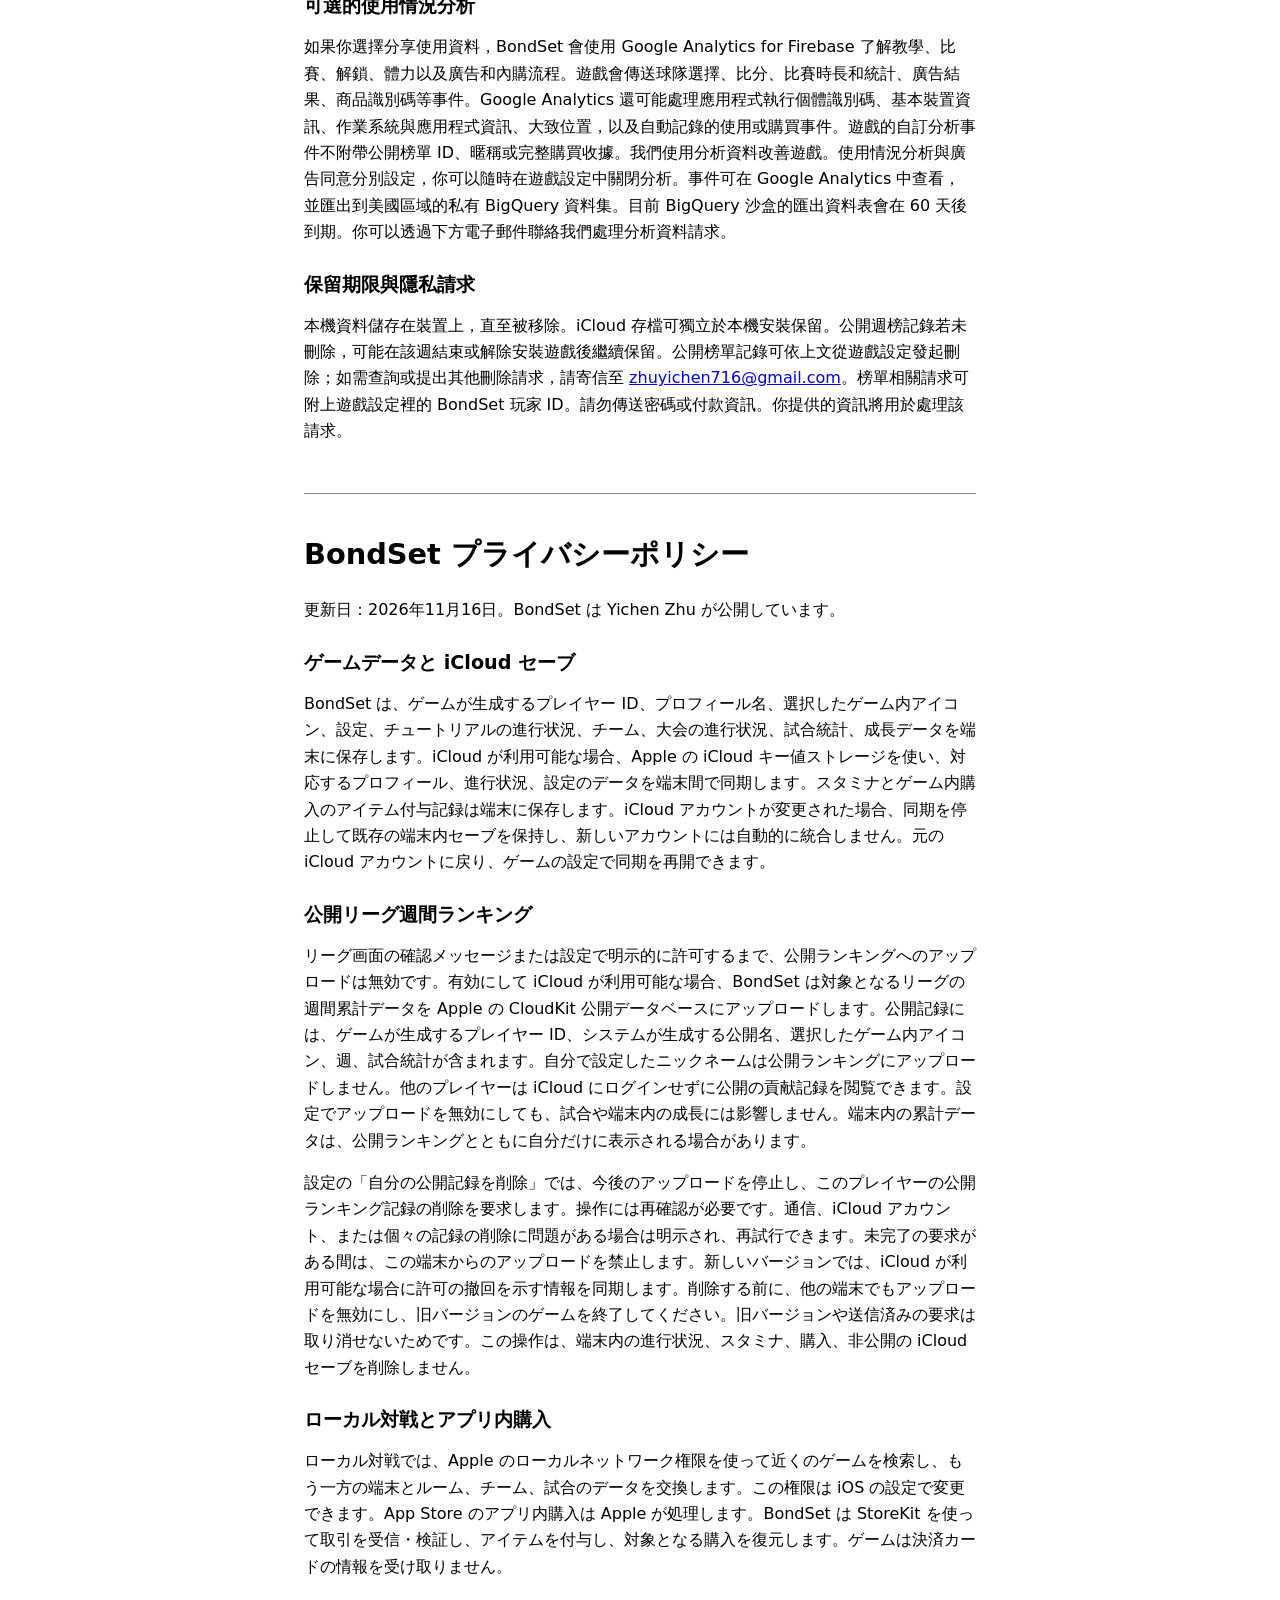
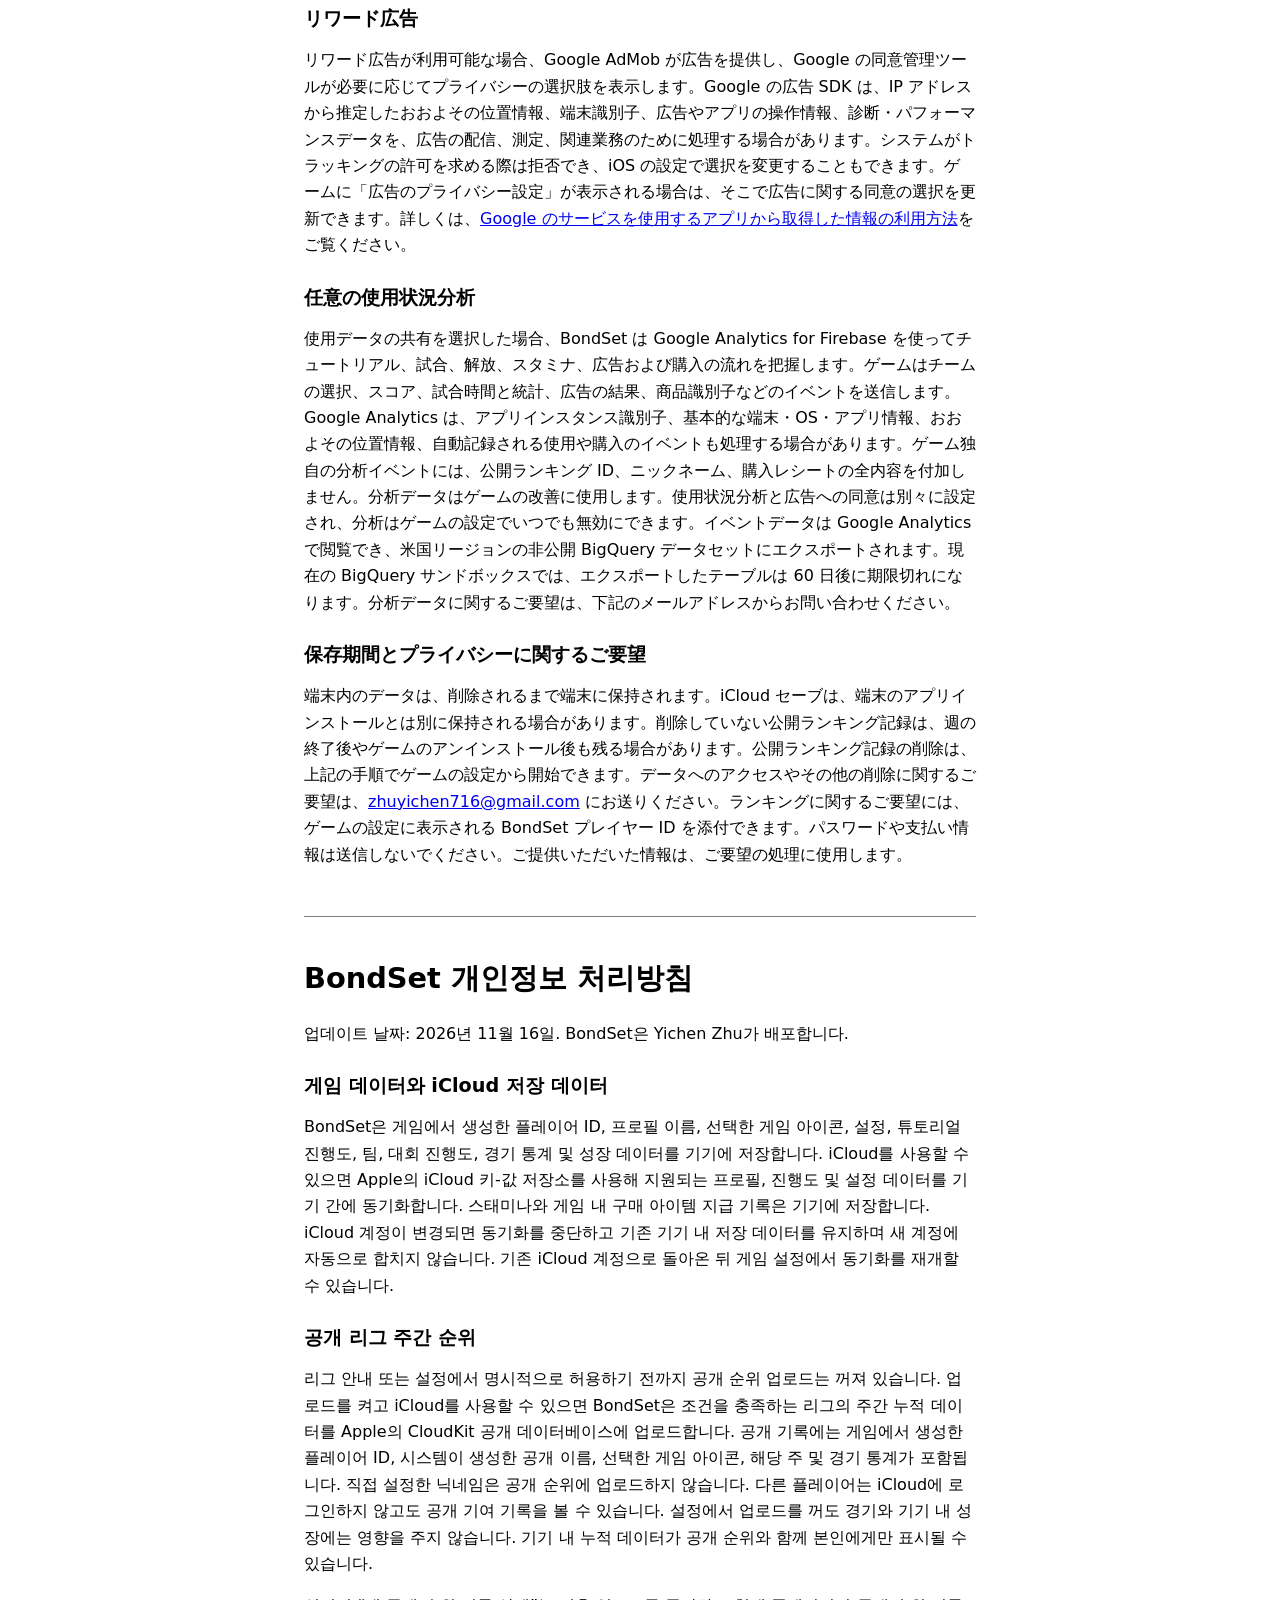
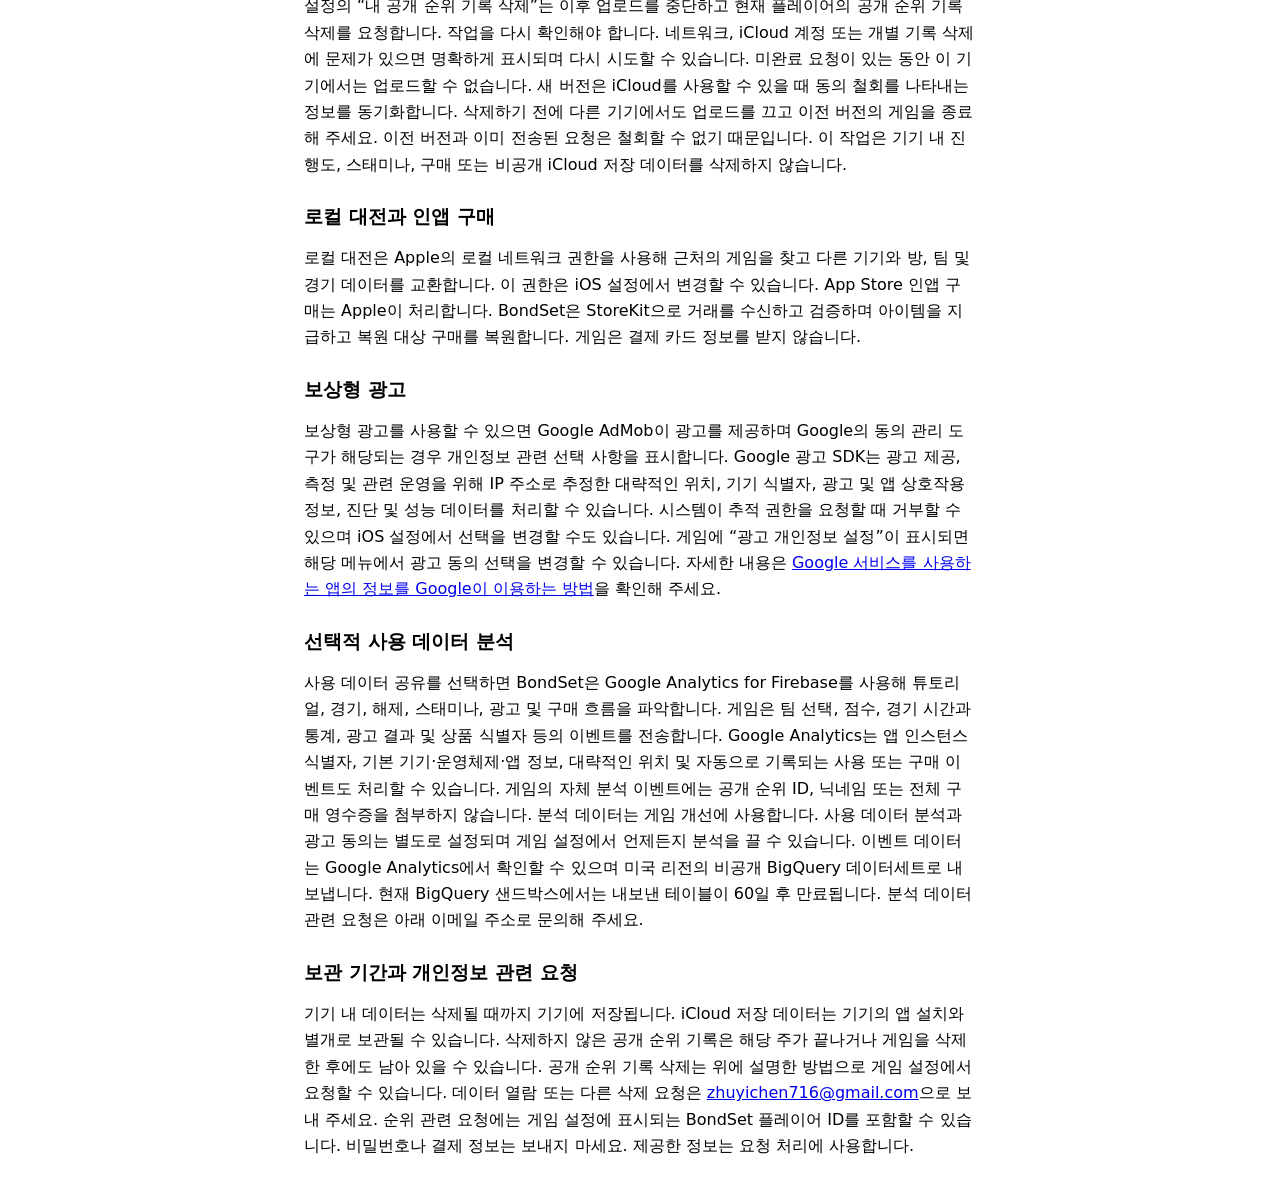
==== commit 93c76990: "补齐隐私政策繁中日文韩文并同步官网与支持入口" ====
--- a/privacy/index.html
+++ b/privacy/index.html
@@ -16,7 +16,7 @@
 </style>
 </head>
 <body>
-<nav aria-label="Language"><a href="#en" lang="en">English</a> <a href="#zh" lang="zh-Hans">简体中文</a></nav>
+<nav aria-label="Language"><a href="#zh" lang="zh-Hans">简体中文</a> <a href="#zh-hant" lang="zh-Hant">繁體中文</a> <a href="#ja" lang="ja">日本語</a> <a href="#ko" lang="ko">한국어</a> <a href="#en" lang="en">English</a></nav>
 <main>
 <section id="en">
 <h1>BondSet Privacy Policy</h1>
@@ -65,6 +65,78 @@
 <h2>保留期限与隐私请求</h2>
 <p>本地数据保存在设备上，直至被移除。iCloud 存档可独立于本机安装保留。公开周榜记录若未删除，可能在该周结束或卸载游戏后继续保留。公开榜单记录可按上文从游戏设置发起删除；如需查询或提出其他删除请求，请发邮件至 <a href="mailto:zhuyichen716@gmail.com">zhuyichen716@gmail.com</a>。榜单相关请求可附上游戏设置里的 BondSet 玩家 ID。请勿发送密码或支付信息。你提供的信息将用于处理该请求。</p>
 </section>
+
+<section id="zh-hant" lang="zh-Hant">
+<h1>BondSet 隱私權政策</h1>
+<p>更新日期為 2026 年 11 月 16 日。BondSet 由 Yichen Zhu 發布。</p>
+
+<h2>遊戲資料與 iCloud 存檔</h2>
+<p>BondSet 會在裝置上儲存遊戲產生的玩家 ID、個人資料暱稱、所選遊戲頭像、設定、教學進度、球隊、賽程、比賽統計和成長進度。iCloud 可用時，遊戲透過 Apple 的 iCloud 鍵值儲存，在裝置間同步支援的個人資料、進度和設定。體力及遊戲內的內購發貨記錄儲存在裝置上。iCloud 帳號變更時會暫停同步並保留原本機存檔，不自動合併到新帳號；回到原 iCloud 帳號後，可在遊戲設定中恢復同步。</p>
+
+<h2>公開聯賽週榜</h2>
+<p>在聯賽提示或設定中明確允許之前，公開週榜上傳預設關閉。開啟且 iCloud 可用時，BondSet 會將符合條件的聯賽週累計資料上傳到 Apple 的 CloudKit 公共資料庫。公開記錄包括遊戲產生的玩家 ID、系統產生的公開代號、所選遊戲頭像、週次及比賽統計，不上傳你的自訂暱稱。其他玩家可以在未登入 iCloud 時查看公開貢獻。在設定中關閉上傳不影響比賽和本機成長；本機累計資料仍可能與公開排名一起僅向你顯示。</p>
+<p>設定中的「刪除我的公開週榜記錄」會停止後續上傳，並請求刪除目前玩家的公開週榜記錄，操作需再次確認。網路、iCloud 帳號或逐筆刪除失敗會明確提示，可再次重試；待處理請求會禁止本機上傳。新版在 iCloud 可用時同步撤回標記。刪除前請在其他裝置關閉上傳，並退出舊版遊戲，因為舊版和已傳送的請求無法被撤回。此操作不刪除本機進度、體力、購買和私有 iCloud 存檔。</p>
+
+<h2>區域網路對戰與內購</h2>
+<p>區域網路對戰使用 Apple 的本機網路權限尋找附近的比賽，並與另一台裝置交換房間、球隊和比賽資料。你可以在 iOS 設定中變更權限。App Store 內購由 Apple 處理。BondSet 透過 StoreKit 接收和驗證交易、發放道具並恢復符合條件的購買。遊戲不會收到你的付款卡資料。</p>
+
+<h2>獎勵廣告</h2>
+<p>獎勵廣告可用時，廣告由 Google AdMob 提供，Google 的同意管理工具會在適用情況下提供隱私選項。Google 廣告 SDK 可能處理根據 IP 推斷的大致位置、裝置識別碼、廣告與應用程式互動資訊，以及診斷和效能資料，用於廣告投放、衡量和相關營運。系統請求追蹤權限時，你可以拒絕，也可以在 iOS 設定中修改。遊戲顯示「廣告隱私設定」時，你也可以在那裡更新廣告同意選項。詳情見 <a href="https://policies.google.com/technologies/partner-sites?hl=zh-TW">Google 如何使用採用其服務的應用程式所提供的資訊</a>。</p>
+
+<h2>可選的使用情況分析</h2>
+<p>如果你選擇分享使用資料，BondSet 會使用 Google Analytics for Firebase 了解教學、比賽、解鎖、體力以及廣告和內購流程。遊戲會傳送球隊選擇、比分、比賽時長和統計、廣告結果、商品識別碼等事件。Google Analytics 還可能處理應用程式執行個體識別碼、基本裝置資訊、作業系統與應用程式資訊、大致位置，以及自動記錄的使用或購買事件。遊戲的自訂分析事件不附帶公開榜單 ID、暱稱或完整購買收據。我們使用分析資料改善遊戲。使用情況分析與廣告同意分別設定，你可以隨時在遊戲設定中關閉分析。事件可在 Google Analytics 中查看，並匯出到美國區域的私有 BigQuery 資料集。目前 BigQuery 沙盒的匯出資料表會在 60 天後到期。你可以透過下方電子郵件聯絡我們處理分析資料請求。</p>
+
+<h2>保留期限與隱私請求</h2>
+<p>本機資料儲存在裝置上，直至被移除。iCloud 存檔可獨立於本機安裝保留。公開週榜記錄若未刪除，可能在該週結束或解除安裝遊戲後繼續保留。公開榜單記錄可依上文從遊戲設定發起刪除；如需查詢或提出其他刪除請求，請寄信至 <a href="mailto:zhuyichen716@gmail.com">zhuyichen716@gmail.com</a>。榜單相關請求可附上遊戲設定裡的 BondSet 玩家 ID。請勿傳送密碼或付款資訊。你提供的資訊將用於處理該請求。</p>
+</section>
+
+<section id="ja" lang="ja">
+<h1>BondSet プライバシーポリシー</h1>
+<p>更新日：2026年11月16日。BondSet は Yichen Zhu が公開しています。</p>
+
+<h2>ゲームデータと iCloud セーブ</h2>
+<p>BondSet は、ゲームが生成するプレイヤー ID、プロフィール名、選択したゲーム内アイコン、設定、チュートリアルの進行状況、チーム、大会の進行状況、試合統計、成長データを端末に保存します。iCloud が利用可能な場合、Apple の iCloud キー値ストレージを使い、対応するプロフィール、進行状況、設定のデータを端末間で同期します。スタミナとゲーム内購入のアイテム付与記録は端末に保存します。iCloud アカウントが変更された場合、同期を停止して既存の端末内セーブを保持し、新しいアカウントには自動的に統合しません。元の iCloud アカウントに戻り、ゲームの設定で同期を再開できます。</p>
+
+<h2>公開リーグ週間ランキング</h2>
+<p>リーグ画面の確認メッセージまたは設定で明示的に許可するまで、公開ランキングへのアップロードは無効です。有効にして iCloud が利用可能な場合、BondSet は対象となるリーグの週間累計データを Apple の CloudKit 公開データベースにアップロードします。公開記録には、ゲームが生成するプレイヤー ID、システムが生成する公開名、選択したゲーム内アイコン、週、試合統計が含まれます。自分で設定したニックネームは公開ランキングにアップロードしません。他のプレイヤーは iCloud にログインせずに公開の貢献記録を閲覧できます。設定でアップロードを無効にしても、試合や端末内の成長には影響しません。端末内の累計データは、公開ランキングとともに自分だけに表示される場合があります。</p>
+<p>設定の「自分の公開記録を削除」では、今後のアップロードを停止し、このプレイヤーの公開ランキング記録の削除を要求します。操作には再確認が必要です。通信、iCloud アカウント、または個々の記録の削除に問題がある場合は明示され、再試行できます。未完了の要求がある間は、この端末からのアップロードを禁止します。新しいバージョンでは、iCloud が利用可能な場合に許可の撤回を示す情報を同期します。削除する前に、他の端末でもアップロードを無効にし、旧バージョンのゲームを終了してください。旧バージョンや送信済みの要求は取り消せないためです。この操作は、端末内の進行状況、スタミナ、購入、非公開の iCloud セーブを削除しません。</p>
+
+<h2>ローカル対戦とアプリ内購入</h2>
+<p>ローカル対戦では、Apple のローカルネットワーク権限を使って近くのゲームを検索し、もう一方の端末とルーム、チーム、試合のデータを交換します。この権限は iOS の設定で変更できます。App Store のアプリ内購入は Apple が処理します。BondSet は StoreKit を使って取引を受信・検証し、アイテムを付与し、対象となる購入を復元します。ゲームは決済カードの情報を受け取りません。</p>
+
+<h2>リワード広告</h2>
+<p>リワード広告が利用可能な場合、Google AdMob が広告を提供し、Google の同意管理ツールが必要に応じてプライバシーの選択肢を表示します。Google の広告 SDK は、IP アドレスから推定したおおよその位置情報、端末識別子、広告やアプリの操作情報、診断・パフォーマンスデータを、広告の配信、測定、関連業務のために処理する場合があります。システムがトラッキングの許可を求める際は拒否でき、iOS の設定で選択を変更することもできます。ゲームに「広告のプライバシー設定」が表示される場合は、そこで広告に関する同意の選択を更新できます。詳しくは、<a href="https://policies.google.com/technologies/partner-sites?hl=ja">Google のサービスを使用するアプリから取得した情報の利用方法</a>をご覧ください。</p>
+
+<h2>任意の使用状況分析</h2>
+<p>使用データの共有を選択した場合、BondSet は Google Analytics for Firebase を使ってチュートリアル、試合、解放、スタミナ、広告および購入の流れを把握します。ゲームはチームの選択、スコア、試合時間と統計、広告の結果、商品識別子などのイベントを送信します。Google Analytics は、アプリインスタンス識別子、基本的な端末・OS・アプリ情報、おおよその位置情報、自動記録される使用や購入のイベントも処理する場合があります。ゲーム独自の分析イベントには、公開ランキング ID、ニックネーム、購入レシートの全内容を付加しません。分析データはゲームの改善に使用します。使用状況分析と広告への同意は別々に設定され、分析はゲームの設定でいつでも無効にできます。イベントデータは Google Analytics で閲覧でき、米国リージョンの非公開 BigQuery データセットにエクスポートされます。現在の BigQuery サンドボックスでは、エクスポートしたテーブルは 60 日後に期限切れになります。分析データに関するご要望は、下記のメールアドレスからお問い合わせください。</p>
+
+<h2>保存期間とプライバシーに関するご要望</h2>
+<p>端末内のデータは、削除されるまで端末に保持されます。iCloud セーブは、端末のアプリインストールとは別に保持される場合があります。削除していない公開ランキング記録は、週の終了後やゲームのアンインストール後も残る場合があります。公開ランキング記録の削除は、上記の手順でゲームの設定から開始できます。データへのアクセスやその他の削除に関するご要望は、<a href="mailto:zhuyichen716@gmail.com">zhuyichen716@gmail.com</a> にお送りください。ランキングに関するご要望には、ゲームの設定に表示される BondSet プレイヤー ID を添付できます。パスワードや支払い情報は送信しないでください。ご提供いただいた情報は、ご要望の処理に使用します。</p>
+</section>
+
+<section id="ko" lang="ko">
+<h1>BondSet 개인정보 처리방침</h1>
+<p>업데이트 날짜: 2026년 11월 16일. BondSet은 Yichen Zhu가 배포합니다.</p>
+
+<h2>게임 데이터와 iCloud 저장 데이터</h2>
+<p>BondSet은 게임에서 생성한 플레이어 ID, 프로필 이름, 선택한 게임 아이콘, 설정, 튜토리얼 진행도, 팀, 대회 진행도, 경기 통계 및 성장 데이터를 기기에 저장합니다. iCloud를 사용할 수 있으면 Apple의 iCloud 키-값 저장소를 사용해 지원되는 프로필, 진행도 및 설정 데이터를 기기 간에 동기화합니다. 스태미나와 게임 내 구매 아이템 지급 기록은 기기에 저장합니다. iCloud 계정이 변경되면 동기화를 중단하고 기존 기기 내 저장 데이터를 유지하며 새 계정에 자동으로 합치지 않습니다. 기존 iCloud 계정으로 돌아온 뒤 게임 설정에서 동기화를 재개할 수 있습니다.</p>
+
+<h2>공개 리그 주간 순위</h2>
+<p>리그 안내 또는 설정에서 명시적으로 허용하기 전까지 공개 순위 업로드는 꺼져 있습니다. 업로드를 켜고 iCloud를 사용할 수 있으면 BondSet은 조건을 충족하는 리그의 주간 누적 데이터를 Apple의 CloudKit 공개 데이터베이스에 업로드합니다. 공개 기록에는 게임에서 생성한 플레이어 ID, 시스템이 생성한 공개 이름, 선택한 게임 아이콘, 해당 주 및 경기 통계가 포함됩니다. 직접 설정한 닉네임은 공개 순위에 업로드하지 않습니다. 다른 플레이어는 iCloud에 로그인하지 않고도 공개 기여 기록을 볼 수 있습니다. 설정에서 업로드를 꺼도 경기와 기기 내 성장에는 영향을 주지 않습니다. 기기 내 누적 데이터가 공개 순위와 함께 본인에게만 표시될 수 있습니다.</p>
+<p>설정의 “내 공개 순위 기록 삭제”는 이후 업로드를 중단하고 현재 플레이어의 공개 순위 기록 삭제를 요청합니다. 작업을 다시 확인해야 합니다. 네트워크, iCloud 계정 또는 개별 기록 삭제에 문제가 있으면 명확하게 표시되며 다시 시도할 수 있습니다. 미완료 요청이 있는 동안 이 기기에서는 업로드할 수 없습니다. 새 버전은 iCloud를 사용할 수 있을 때 동의 철회를 나타내는 정보를 동기화합니다. 삭제하기 전에 다른 기기에서도 업로드를 끄고 이전 버전의 게임을 종료해 주세요. 이전 버전과 이미 전송된 요청은 철회할 수 없기 때문입니다. 이 작업은 기기 내 진행도, 스태미나, 구매 또는 비공개 iCloud 저장 데이터를 삭제하지 않습니다.</p>
+
+<h2>로컬 대전과 인앱 구매</h2>
+<p>로컬 대전은 Apple의 로컬 네트워크 권한을 사용해 근처의 게임을 찾고 다른 기기와 방, 팀 및 경기 데이터를 교환합니다. 이 권한은 iOS 설정에서 변경할 수 있습니다. App Store 인앱 구매는 Apple이 처리합니다. BondSet은 StoreKit으로 거래를 수신하고 검증하며 아이템을 지급하고 복원 대상 구매를 복원합니다. 게임은 결제 카드 정보를 받지 않습니다.</p>
+
+<h2>보상형 광고</h2>
+<p>보상형 광고를 사용할 수 있으면 Google AdMob이 광고를 제공하며 Google의 동의 관리 도구가 해당되는 경우 개인정보 관련 선택 사항을 표시합니다. Google 광고 SDK는 광고 제공, 측정 및 관련 운영을 위해 IP 주소로 추정한 대략적인 위치, 기기 식별자, 광고 및 앱 상호작용 정보, 진단 및 성능 데이터를 처리할 수 있습니다. 시스템이 추적 권한을 요청할 때 거부할 수 있으며 iOS 설정에서 선택을 변경할 수도 있습니다. 게임에 “광고 개인정보 설정”이 표시되면 해당 메뉴에서 광고 동의 선택을 변경할 수 있습니다. 자세한 내용은 <a href="https://policies.google.com/technologies/partner-sites?hl=ko">Google 서비스를 사용하는 앱의 정보를 Google이 이용하는 방법</a>을 확인해 주세요.</p>
+
+<h2>선택적 사용 데이터 분석</h2>
+<p>사용 데이터 공유를 선택하면 BondSet은 Google Analytics for Firebase를 사용해 튜토리얼, 경기, 해제, 스태미나, 광고 및 구매 흐름을 파악합니다. 게임은 팀 선택, 점수, 경기 시간과 통계, 광고 결과 및 상품 식별자 등의 이벤트를 전송합니다. Google Analytics는 앱 인스턴스 식별자, 기본 기기·운영체제·앱 정보, 대략적인 위치 및 자동으로 기록되는 사용 또는 구매 이벤트도 처리할 수 있습니다. 게임의 자체 분석 이벤트에는 공개 순위 ID, 닉네임 또는 전체 구매 영수증을 첨부하지 않습니다. 분석 데이터는 게임 개선에 사용합니다. 사용 데이터 분석과 광고 동의는 별도로 설정되며 게임 설정에서 언제든지 분석을 끌 수 있습니다. 이벤트 데이터는 Google Analytics에서 확인할 수 있으며 미국 리전의 비공개 BigQuery 데이터세트로 내보냅니다. 현재 BigQuery 샌드박스에서는 내보낸 테이블이 60일 후 만료됩니다. 분석 데이터 관련 요청은 아래 이메일 주소로 문의해 주세요.</p>
+
+<h2>보관 기간과 개인정보 관련 요청</h2>
+<p>기기 내 데이터는 삭제될 때까지 기기에 저장됩니다. iCloud 저장 데이터는 기기의 앱 설치와 별개로 보관될 수 있습니다. 삭제하지 않은 공개 순위 기록은 해당 주가 끝나거나 게임을 삭제한 후에도 남아 있을 수 있습니다. 공개 순위 기록 삭제는 위에 설명한 방법으로 게임 설정에서 요청할 수 있습니다. 데이터 열람 또는 다른 삭제 요청은 <a href="mailto:zhuyichen716@gmail.com">zhuyichen716@gmail.com</a>으로 보내 주세요. 순위 관련 요청에는 게임 설정에 표시되는 BondSet 플레이어 ID를 포함할 수 있습니다. 비밀번호나 결제 정보는 보내지 마세요. 제공한 정보는 요청 처리에 사용합니다.</p>
+</section>
 </main>
 </body>
 </html>
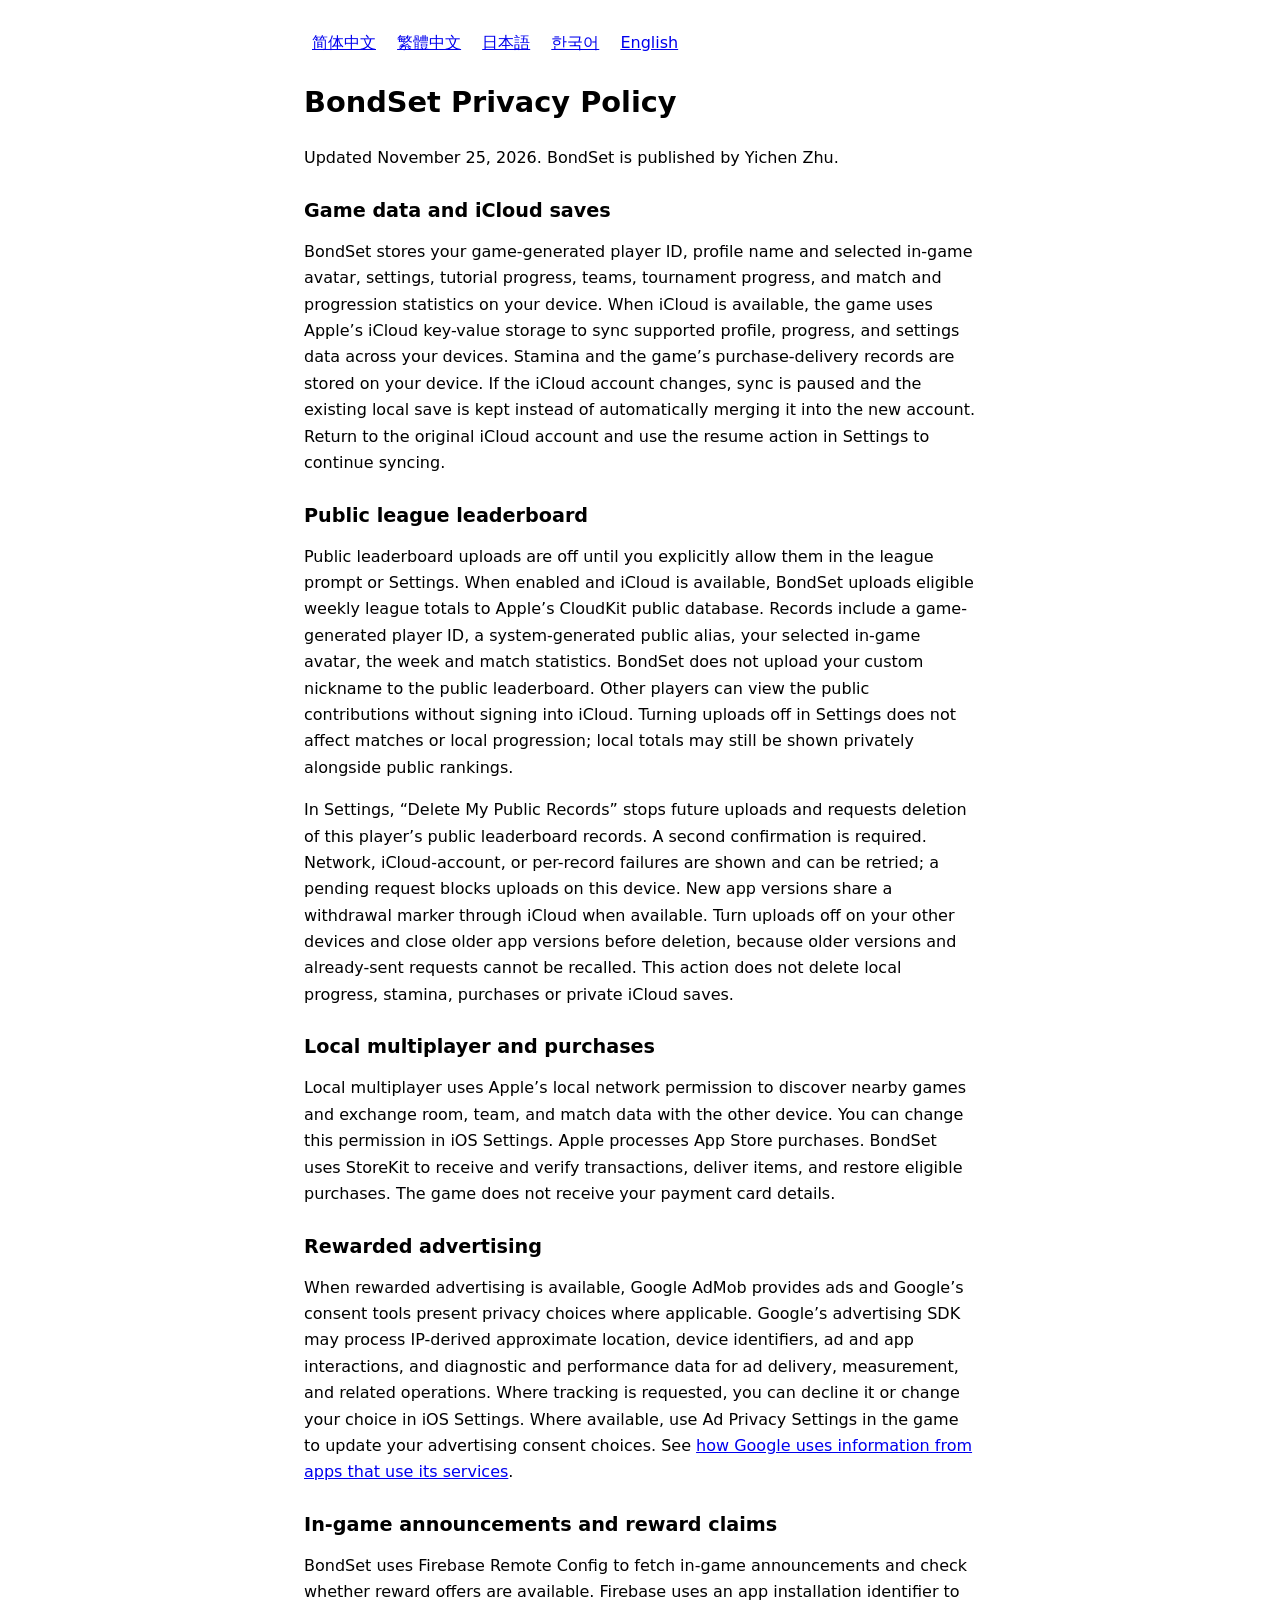
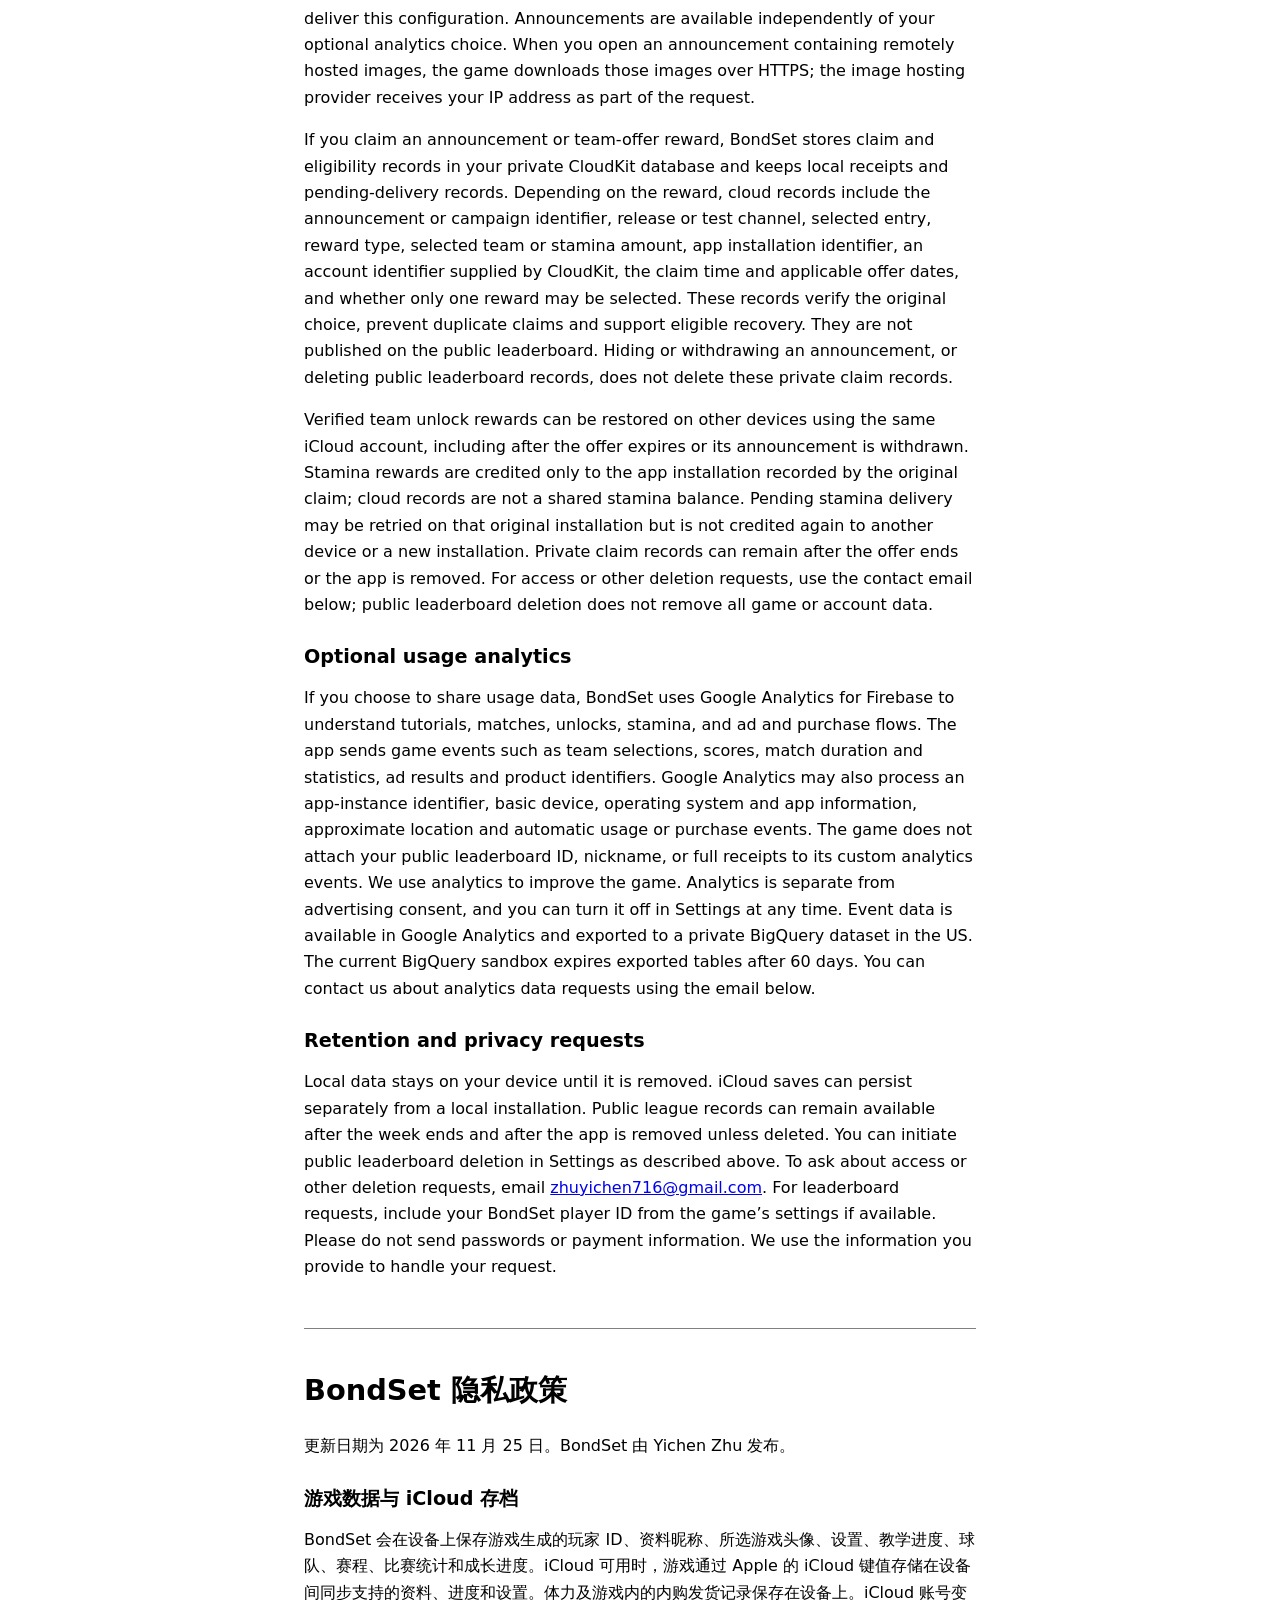
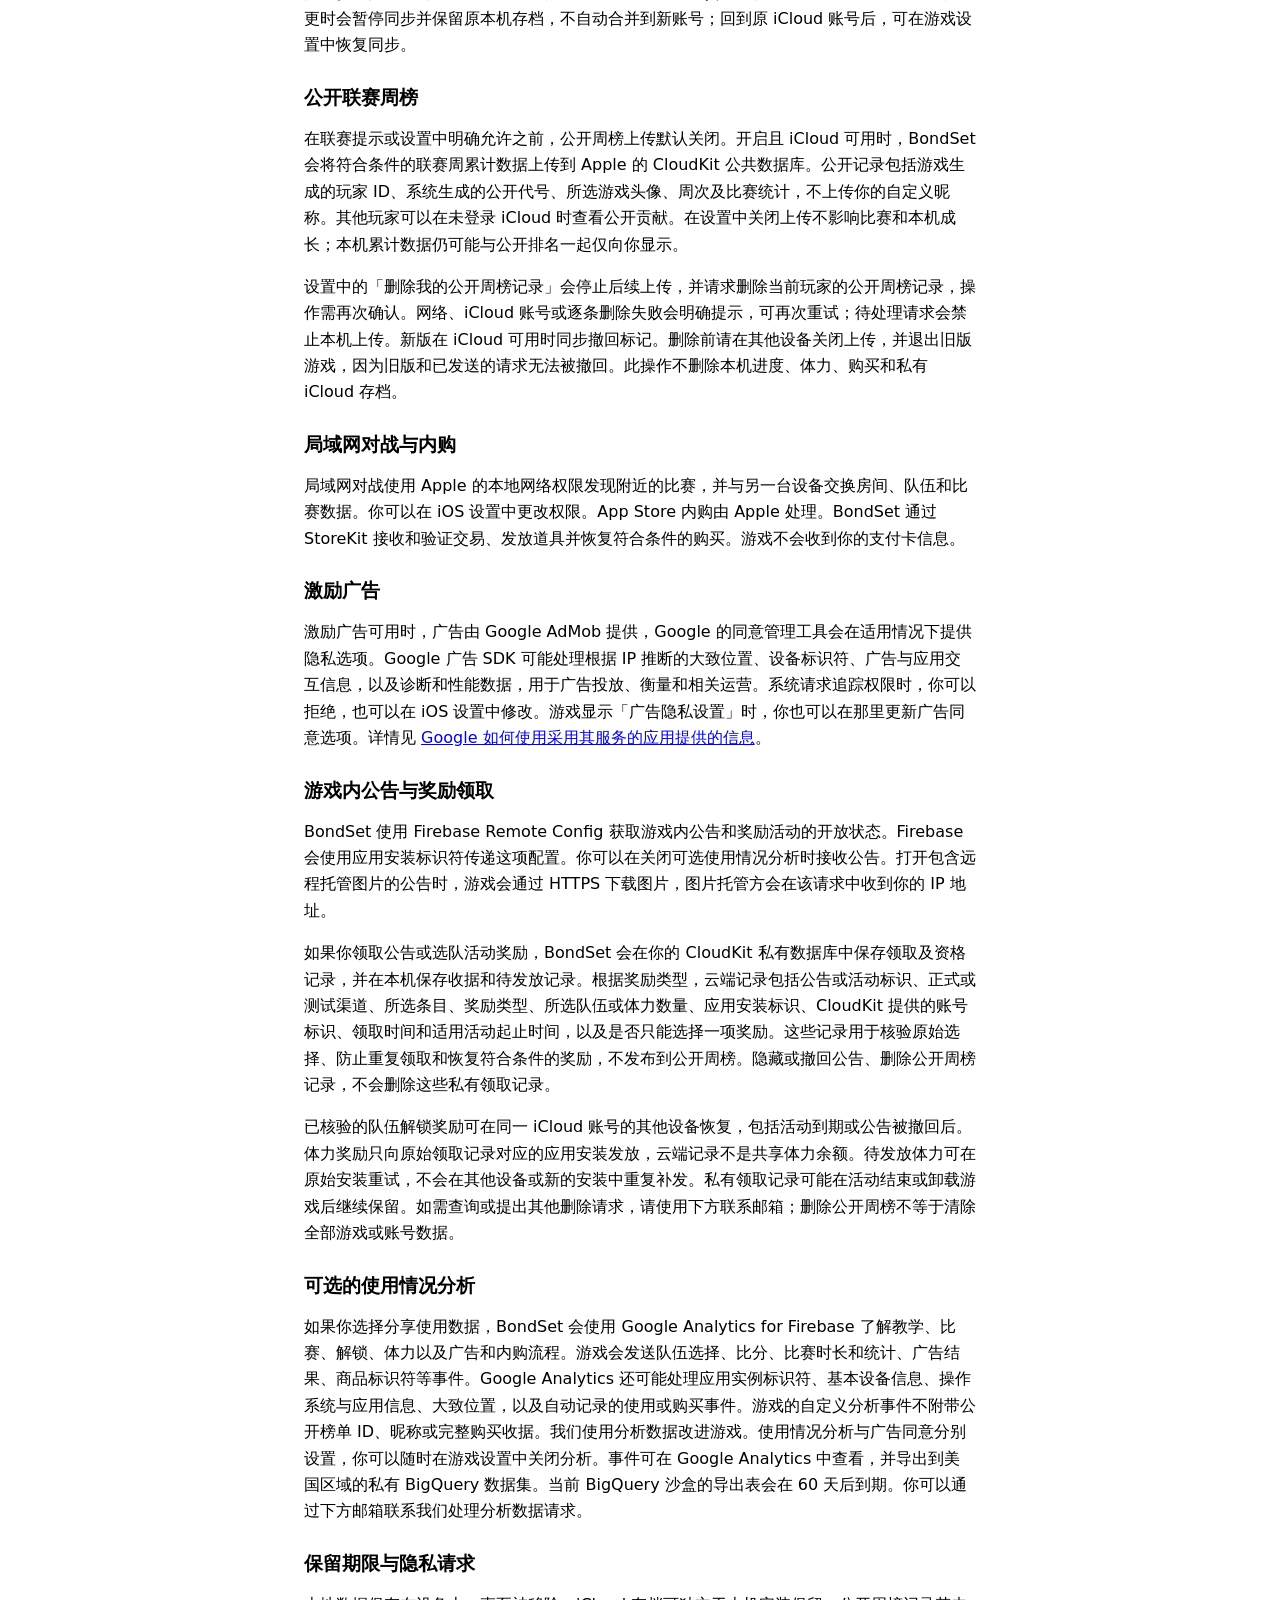
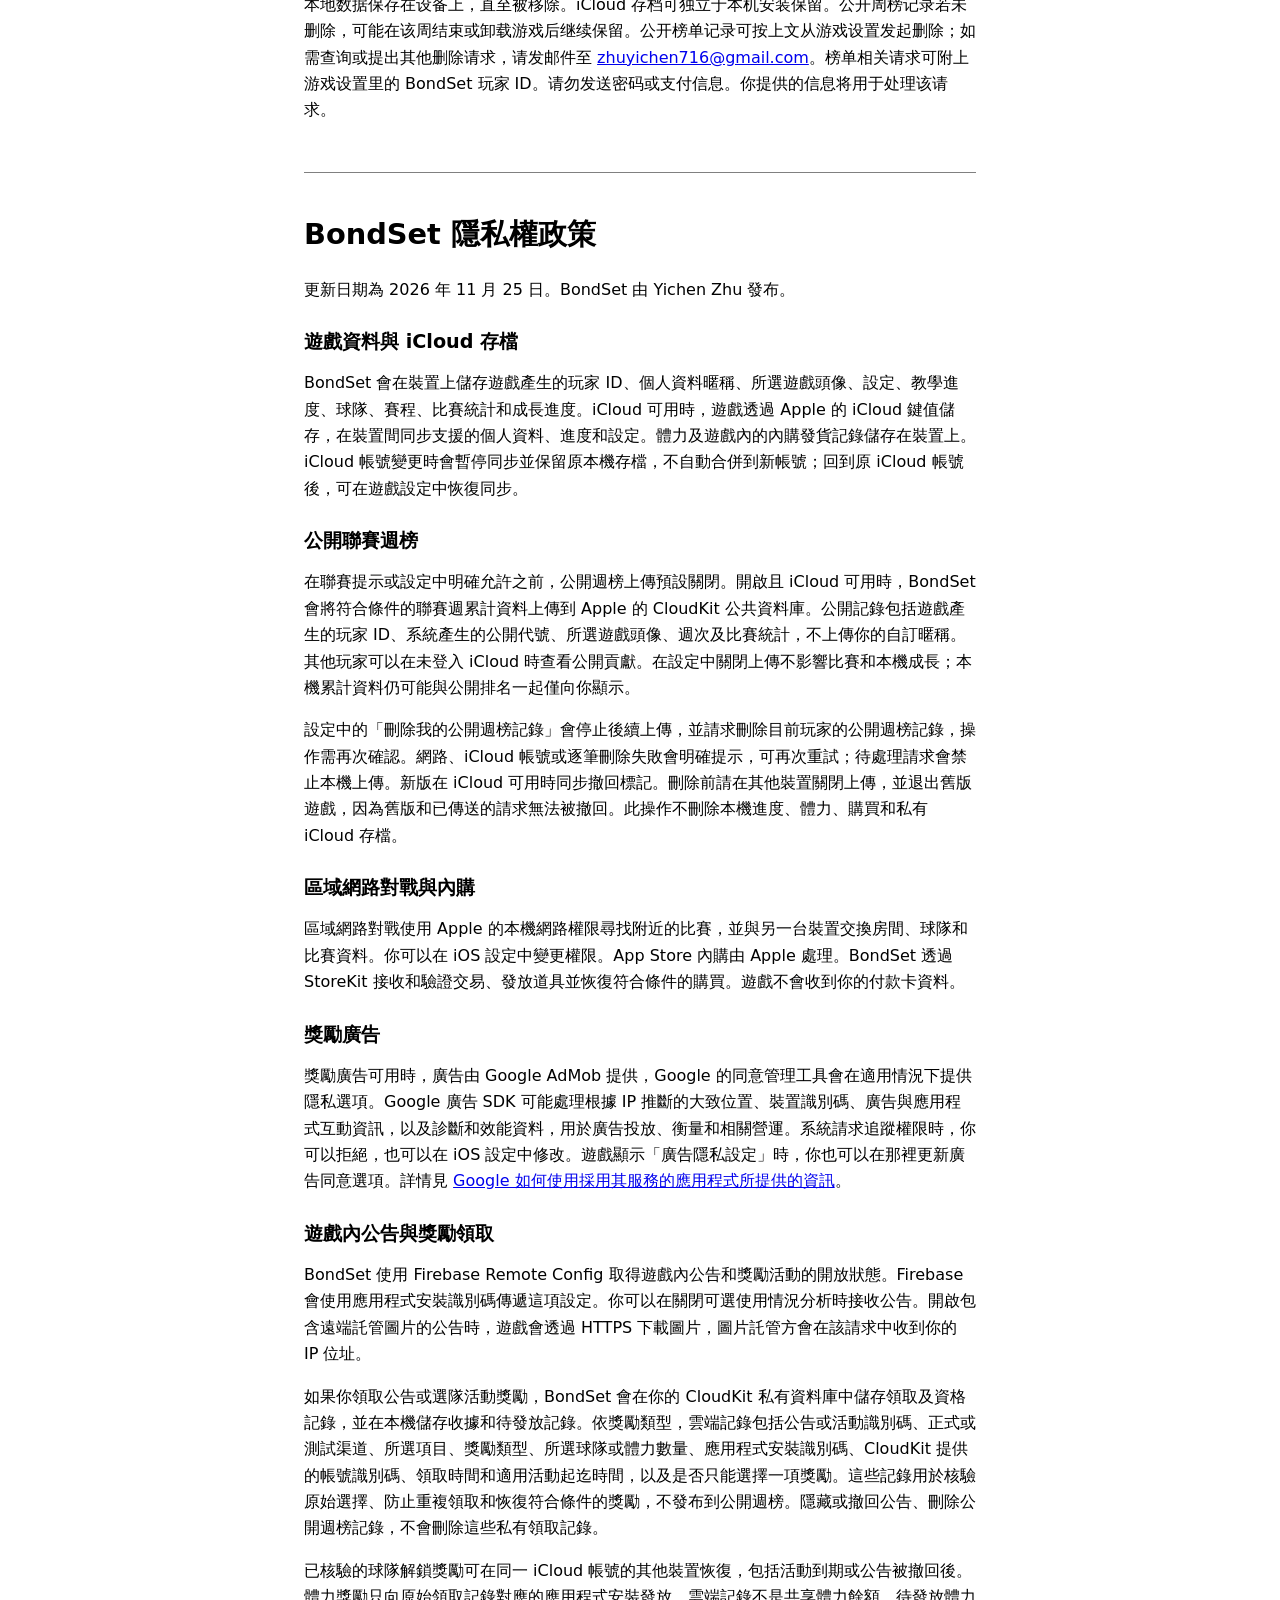
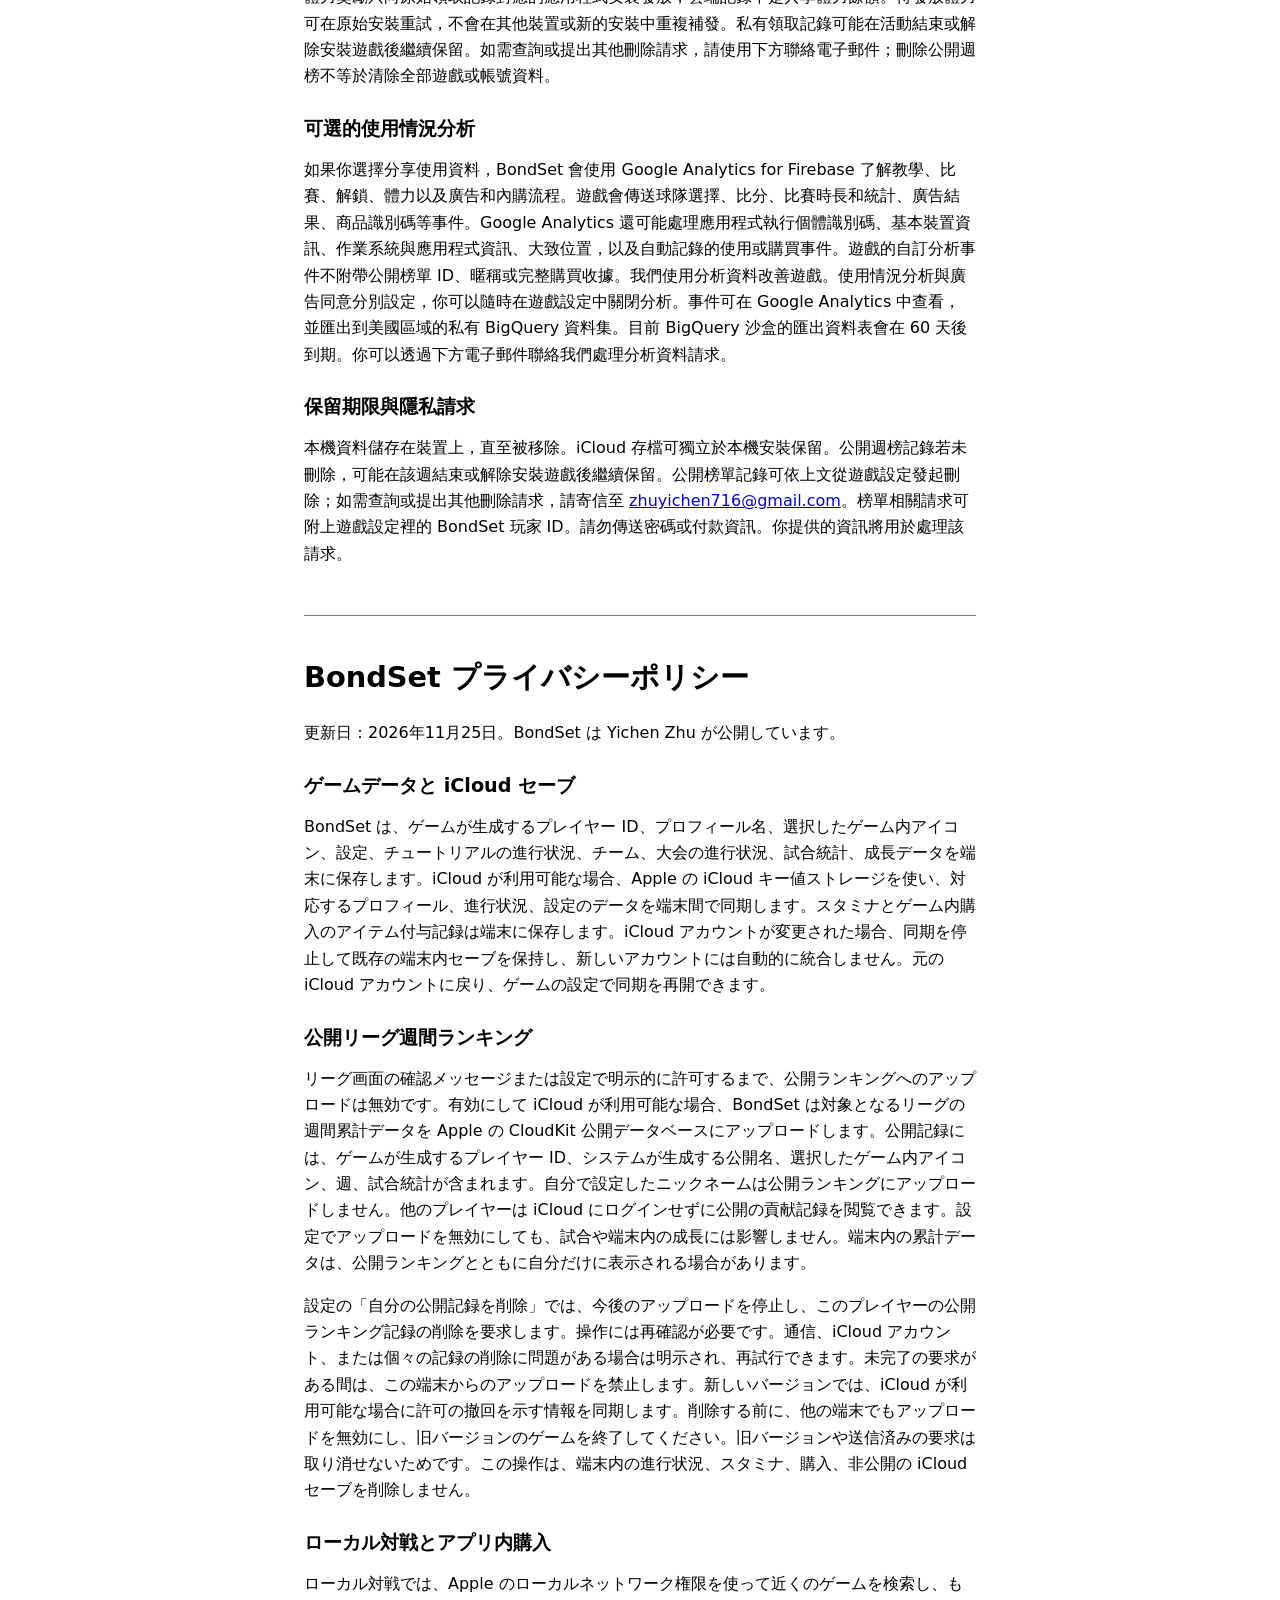
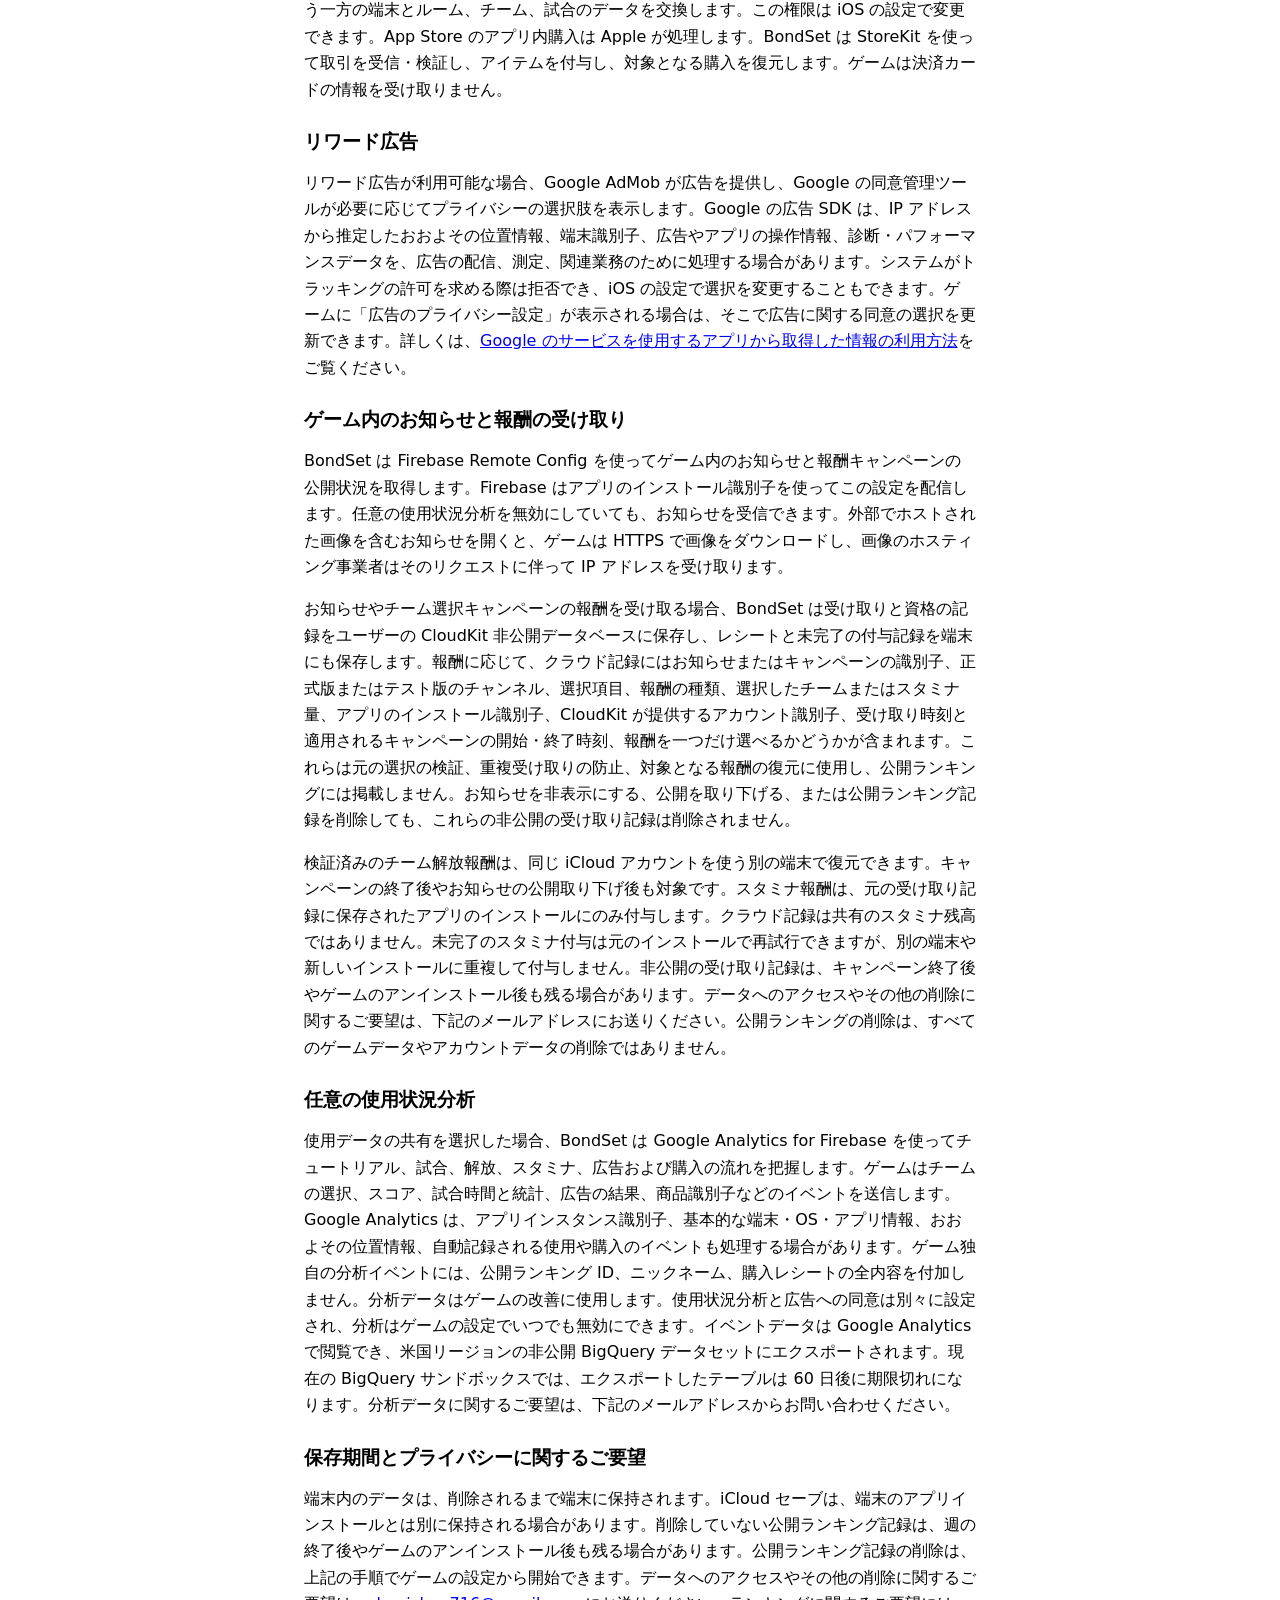
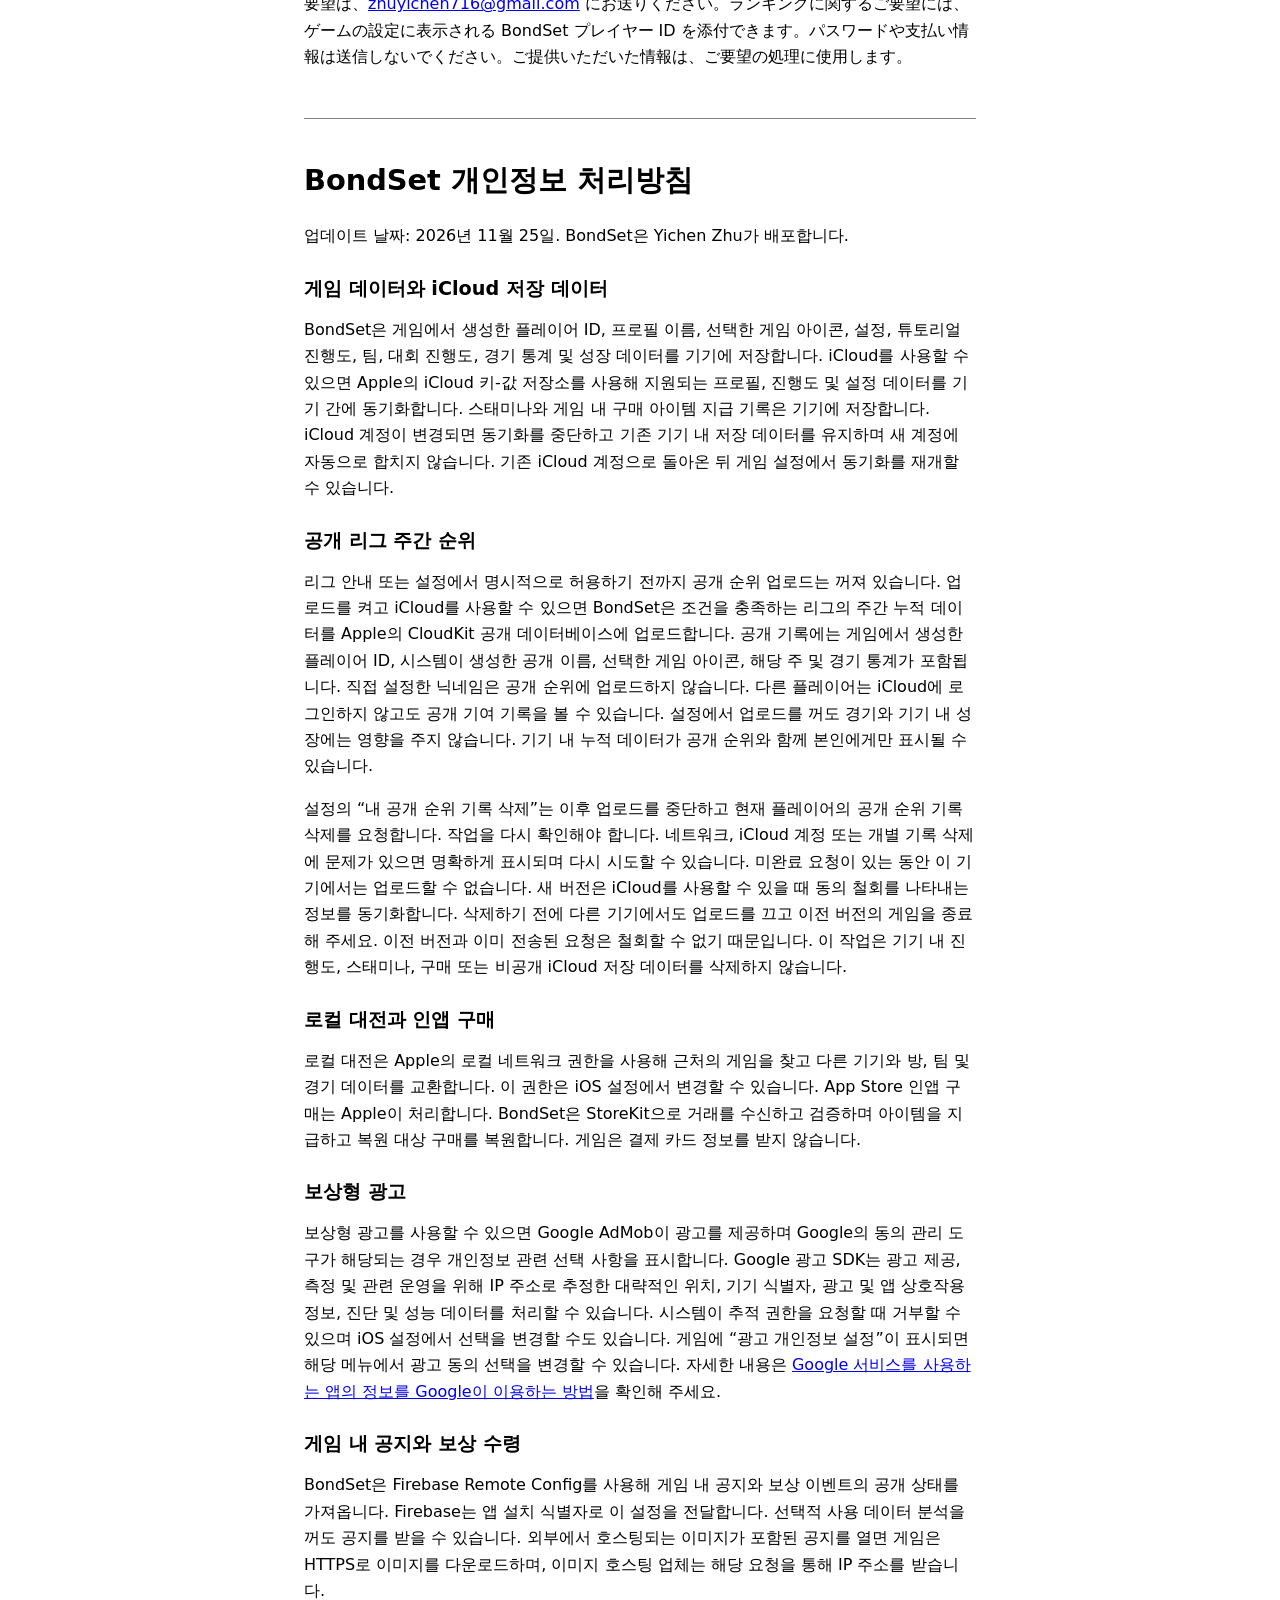
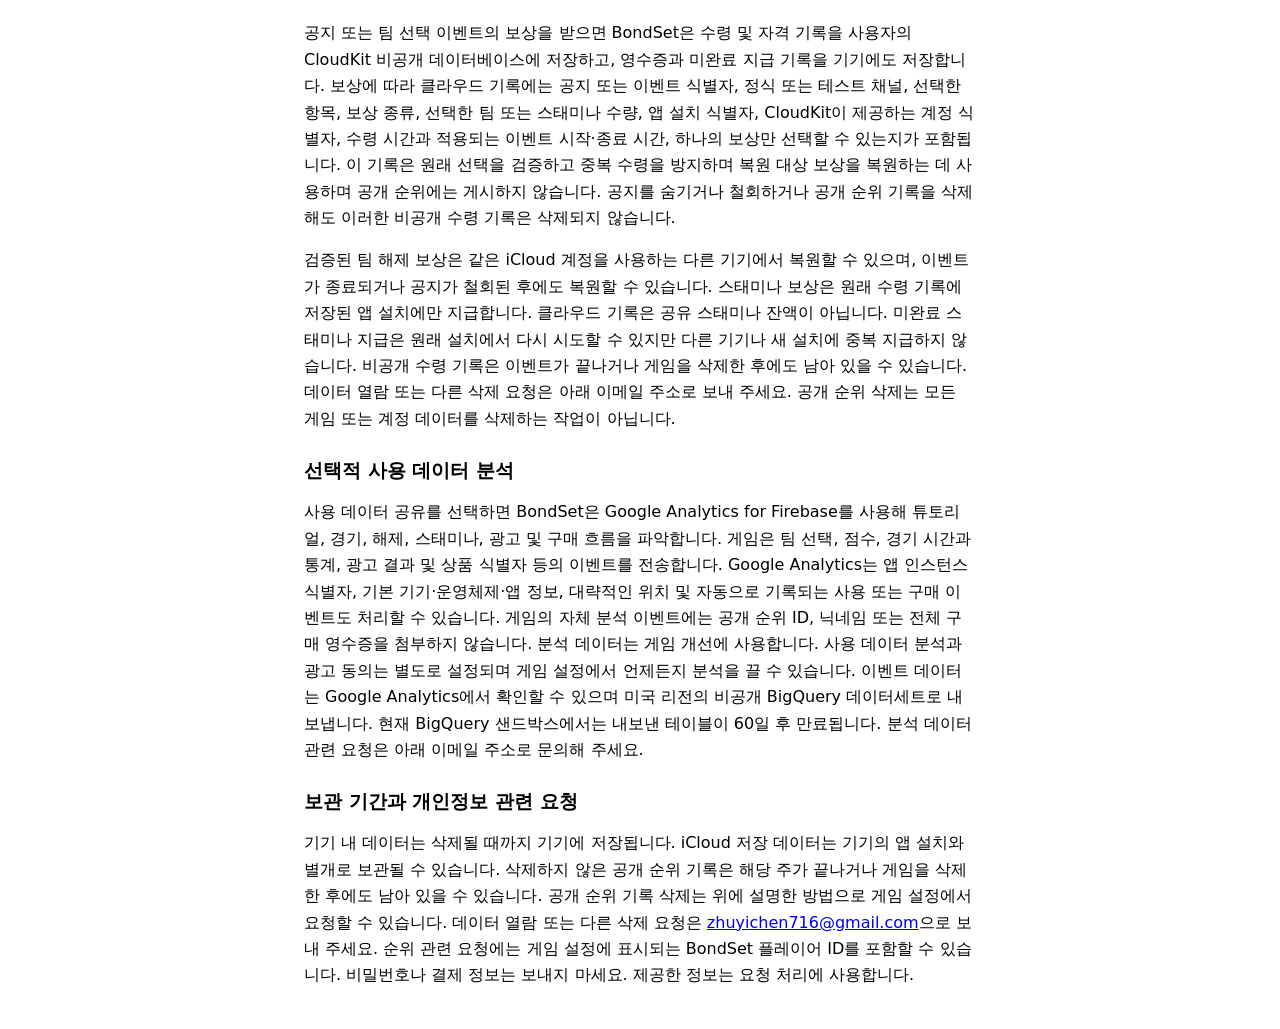
==== commit ee3e50a2: "同步消息图片与私有奖励记录的五语隐私披露" ====
--- a/privacy/index.html
+++ b/privacy/index.html
@@ -20,7 +20,7 @@
 <main>
 <section id="en">
 <h1>BondSet Privacy Policy</h1>
-<p>Updated November 16, 2026. BondSet is published by Yichen Zhu.</p>
+<p>Updated November 25, 2026. BondSet is published by Yichen Zhu.</p>
 
 <h2>Game data and iCloud saves</h2>
 <p>BondSet stores your game-generated player ID, profile name and selected in-game avatar, settings, tutorial progress, teams, tournament progress, and match and progression statistics on your device. When iCloud is available, the game uses Apple’s iCloud key-value storage to sync supported profile, progress, and settings data across your devices. Stamina and the game’s purchase-delivery records are stored on your device. If the iCloud account changes, sync is paused and the existing local save is kept instead of automatically merging it into the new account. Return to the original iCloud account and use the resume action in Settings to continue syncing.</p>
@@ -35,6 +35,11 @@
 <h2>Rewarded advertising</h2>
 <p>When rewarded advertising is available, Google AdMob provides ads and Google’s consent tools present privacy choices where applicable. Google’s advertising SDK may process IP-derived approximate location, device identifiers, ad and app interactions, and diagnostic and performance data for ad delivery, measurement, and related operations. Where tracking is requested, you can decline it or change your choice in iOS Settings. Where available, use Ad Privacy Settings in the game to update your advertising consent choices. See <a href="https://policies.google.com/technologies/partner-sites">how Google uses information from apps that use its services</a>.</p>
 
+<h2>In-game announcements and reward claims</h2>
+<p>BondSet uses Firebase Remote Config to fetch in-game announcements and check whether reward offers are available. Firebase uses an app installation identifier to deliver this configuration. Announcements are available independently of your optional analytics choice. When you open an announcement containing remotely hosted images, the game downloads those images over HTTPS; the image hosting provider receives your IP address as part of the request.</p>
+<p>If you claim an announcement or team-offer reward, BondSet stores claim and eligibility records in your private CloudKit database and keeps local receipts and pending-delivery records. Depending on the reward, cloud records include the announcement or campaign identifier, release or test channel, selected entry, reward type, selected team or stamina amount, app installation identifier, an account identifier supplied by CloudKit, the claim time and applicable offer dates, and whether only one reward may be selected. These records verify the original choice, prevent duplicate claims and support eligible recovery. They are not published on the public leaderboard. Hiding or withdrawing an announcement, or deleting public leaderboard records, does not delete these private claim records.</p>
+<p>Verified team unlock rewards can be restored on other devices using the same iCloud account, including after the offer expires or its announcement is withdrawn. Stamina rewards are credited only to the app installation recorded by the original claim; cloud records are not a shared stamina balance. Pending stamina delivery may be retried on that original installation but is not credited again to another device or a new installation. Private claim records can remain after the offer ends or the app is removed. For access or other deletion requests, use the contact email below; public leaderboard deletion does not remove all game or account data.</p>
+
 <h2>Optional usage analytics</h2>
 <p>If you choose to share usage data, BondSet uses Google Analytics for Firebase to understand tutorials, matches, unlocks, stamina, and ad and purchase flows. The app sends game events such as team selections, scores, match duration and statistics, ad results and product identifiers. Google Analytics may also process an app-instance identifier, basic device, operating system and app information, approximate location and automatic usage or purchase events. The game does not attach your public leaderboard ID, nickname, or full receipts to its custom analytics events. We use analytics to improve the game. Analytics is separate from advertising consent, and you can turn it off in Settings at any time. Event data is available in Google Analytics and exported to a private BigQuery dataset in the US. The current BigQuery sandbox expires exported tables after 60 days. You can contact us about analytics data requests using the email below.</p>
 
@@ -44,7 +49,7 @@
 
 <section id="zh" lang="zh-Hans">
 <h1>BondSet 隐私政策</h1>
-<p>更新日期为 2026 年 11 月 16 日。BondSet 由 Yichen Zhu 发布。</p>
+<p>更新日期为 2026 年 11 月 25 日。BondSet 由 Yichen Zhu 发布。</p>
 
 <h2>游戏数据与 iCloud 存档</h2>
 <p>BondSet 会在设备上保存游戏生成的玩家 ID、资料昵称、所选游戏头像、设置、教学进度、球队、赛程、比赛统计和成长进度。iCloud 可用时，游戏通过 Apple 的 iCloud 键值存储在设备间同步支持的资料、进度和设置。体力及游戏内的内购发货记录保存在设备上。iCloud 账号变更时会暂停同步并保留原本机存档，不自动合并到新账号；回到原 iCloud 账号后，可在游戏设置中恢复同步。</p>
@@ -59,6 +64,11 @@
 <h2>激励广告</h2>
 <p>激励广告可用时，广告由 Google AdMob 提供，Google 的同意管理工具会在适用情况下提供隐私选项。Google 广告 SDK 可能处理根据 IP 推断的大致位置、设备标识符、广告与应用交互信息，以及诊断和性能数据，用于广告投放、衡量和相关运营。系统请求追踪权限时，你可以拒绝，也可以在 iOS 设置中修改。游戏显示「广告隐私设置」时，你也可以在那里更新广告同意选项。详情见 <a href="https://policies.google.com/technologies/partner-sites?hl=zh-CN">Google 如何使用采用其服务的应用提供的信息</a>。</p>
 
+<h2>游戏内公告与奖励领取</h2>
+<p>BondSet 使用 Firebase Remote Config 获取游戏内公告和奖励活动的开放状态。Firebase 会使用应用安装标识符传递这项配置。你可以在关闭可选使用情况分析时接收公告。打开包含远程托管图片的公告时，游戏会通过 HTTPS 下载图片，图片托管方会在该请求中收到你的 IP 地址。</p>
+<p>如果你领取公告或选队活动奖励，BondSet 会在你的 CloudKit 私有数据库中保存领取及资格记录，并在本机保存收据和待发放记录。根据奖励类型，云端记录包括公告或活动标识、正式或测试渠道、所选条目、奖励类型、所选队伍或体力数量、应用安装标识、CloudKit 提供的账号标识、领取时间和适用活动起止时间，以及是否只能选择一项奖励。这些记录用于核验原始选择、防止重复领取和恢复符合条件的奖励，不发布到公开周榜。隐藏或撤回公告、删除公开周榜记录，不会删除这些私有领取记录。</p>
+<p>已核验的队伍解锁奖励可在同一 iCloud 账号的其他设备恢复，包括活动到期或公告被撤回后。体力奖励只向原始领取记录对应的应用安装发放，云端记录不是共享体力余额。待发放体力可在原始安装重试，不会在其他设备或新的安装中重复补发。私有领取记录可能在活动结束或卸载游戏后继续保留。如需查询或提出其他删除请求，请使用下方联系邮箱；删除公开周榜不等于清除全部游戏或账号数据。</p>
+
 <h2>可选的使用情况分析</h2>
 <p>如果你选择分享使用数据，BondSet 会使用 Google Analytics for Firebase 了解教学、比赛、解锁、体力以及广告和内购流程。游戏会发送队伍选择、比分、比赛时长和统计、广告结果、商品标识符等事件。Google Analytics 还可能处理应用实例标识符、基本设备信息、操作系统与应用信息、大致位置，以及自动记录的使用或购买事件。游戏的自定义分析事件不附带公开榜单 ID、昵称或完整购买收据。我们使用分析数据改进游戏。使用情况分析与广告同意分别设置，你可以随时在游戏设置中关闭分析。事件可在 Google Analytics 中查看，并导出到美国区域的私有 BigQuery 数据集。当前 BigQuery 沙盒的导出表会在 60 天后到期。你可以通过下方邮箱联系我们处理分析数据请求。</p>
 
@@ -68,7 +78,7 @@
 
 <section id="zh-hant" lang="zh-Hant">
 <h1>BondSet 隱私權政策</h1>
-<p>更新日期為 2026 年 11 月 16 日。BondSet 由 Yichen Zhu 發布。</p>
+<p>更新日期為 2026 年 11 月 25 日。BondSet 由 Yichen Zhu 發布。</p>
 
 <h2>遊戲資料與 iCloud 存檔</h2>
 <p>BondSet 會在裝置上儲存遊戲產生的玩家 ID、個人資料暱稱、所選遊戲頭像、設定、教學進度、球隊、賽程、比賽統計和成長進度。iCloud 可用時，遊戲透過 Apple 的 iCloud 鍵值儲存，在裝置間同步支援的個人資料、進度和設定。體力及遊戲內的內購發貨記錄儲存在裝置上。iCloud 帳號變更時會暫停同步並保留原本機存檔，不自動合併到新帳號；回到原 iCloud 帳號後，可在遊戲設定中恢復同步。</p>
@@ -83,6 +93,11 @@
 <h2>獎勵廣告</h2>
 <p>獎勵廣告可用時，廣告由 Google AdMob 提供，Google 的同意管理工具會在適用情況下提供隱私選項。Google 廣告 SDK 可能處理根據 IP 推斷的大致位置、裝置識別碼、廣告與應用程式互動資訊，以及診斷和效能資料，用於廣告投放、衡量和相關營運。系統請求追蹤權限時，你可以拒絕，也可以在 iOS 設定中修改。遊戲顯示「廣告隱私設定」時，你也可以在那裡更新廣告同意選項。詳情見 <a href="https://policies.google.com/technologies/partner-sites?hl=zh-TW">Google 如何使用採用其服務的應用程式所提供的資訊</a>。</p>
 
+<h2>遊戲內公告與獎勵領取</h2>
+<p>BondSet 使用 Firebase Remote Config 取得遊戲內公告和獎勵活動的開放狀態。Firebase 會使用應用程式安裝識別碼傳遞這項設定。你可以在關閉可選使用情況分析時接收公告。開啟包含遠端託管圖片的公告時，遊戲會透過 HTTPS 下載圖片，圖片託管方會在該請求中收到你的 IP 位址。</p>
+<p>如果你領取公告或選隊活動獎勵，BondSet 會在你的 CloudKit 私有資料庫中儲存領取及資格記錄，並在本機儲存收據和待發放記錄。依獎勵類型，雲端記錄包括公告或活動識別碼、正式或測試渠道、所選項目、獎勵類型、所選球隊或體力數量、應用程式安裝識別碼、CloudKit 提供的帳號識別碼、領取時間和適用活動起迄時間，以及是否只能選擇一項獎勵。這些記錄用於核驗原始選擇、防止重複領取和恢復符合條件的獎勵，不發布到公開週榜。隱藏或撤回公告、刪除公開週榜記錄，不會刪除這些私有領取記錄。</p>
+<p>已核驗的球隊解鎖獎勵可在同一 iCloud 帳號的其他裝置恢復，包括活動到期或公告被撤回後。體力獎勵只向原始領取記錄對應的應用程式安裝發放，雲端記錄不是共享體力餘額。待發放體力可在原始安裝重試，不會在其他裝置或新的安裝中重複補發。私有領取記錄可能在活動結束或解除安裝遊戲後繼續保留。如需查詢或提出其他刪除請求，請使用下方聯絡電子郵件；刪除公開週榜不等於清除全部遊戲或帳號資料。</p>
+
 <h2>可選的使用情況分析</h2>
 <p>如果你選擇分享使用資料，BondSet 會使用 Google Analytics for Firebase 了解教學、比賽、解鎖、體力以及廣告和內購流程。遊戲會傳送球隊選擇、比分、比賽時長和統計、廣告結果、商品識別碼等事件。Google Analytics 還可能處理應用程式執行個體識別碼、基本裝置資訊、作業系統與應用程式資訊、大致位置，以及自動記錄的使用或購買事件。遊戲的自訂分析事件不附帶公開榜單 ID、暱稱或完整購買收據。我們使用分析資料改善遊戲。使用情況分析與廣告同意分別設定，你可以隨時在遊戲設定中關閉分析。事件可在 Google Analytics 中查看，並匯出到美國區域的私有 BigQuery 資料集。目前 BigQuery 沙盒的匯出資料表會在 60 天後到期。你可以透過下方電子郵件聯絡我們處理分析資料請求。</p>
 
@@ -92,7 +107,7 @@
 
 <section id="ja" lang="ja">
 <h1>BondSet プライバシーポリシー</h1>
-<p>更新日：2026年11月16日。BondSet は Yichen Zhu が公開しています。</p>
+<p>更新日：2026年11月25日。BondSet は Yichen Zhu が公開しています。</p>
 
 <h2>ゲームデータと iCloud セーブ</h2>
 <p>BondSet は、ゲームが生成するプレイヤー ID、プロフィール名、選択したゲーム内アイコン、設定、チュートリアルの進行状況、チーム、大会の進行状況、試合統計、成長データを端末に保存します。iCloud が利用可能な場合、Apple の iCloud キー値ストレージを使い、対応するプロフィール、進行状況、設定のデータを端末間で同期します。スタミナとゲーム内購入のアイテム付与記録は端末に保存します。iCloud アカウントが変更された場合、同期を停止して既存の端末内セーブを保持し、新しいアカウントには自動的に統合しません。元の iCloud アカウントに戻り、ゲームの設定で同期を再開できます。</p>
@@ -107,6 +122,11 @@
 <h2>リワード広告</h2>
 <p>リワード広告が利用可能な場合、Google AdMob が広告を提供し、Google の同意管理ツールが必要に応じてプライバシーの選択肢を表示します。Google の広告 SDK は、IP アドレスから推定したおおよその位置情報、端末識別子、広告やアプリの操作情報、診断・パフォーマンスデータを、広告の配信、測定、関連業務のために処理する場合があります。システムがトラッキングの許可を求める際は拒否でき、iOS の設定で選択を変更することもできます。ゲームに「広告のプライバシー設定」が表示される場合は、そこで広告に関する同意の選択を更新できます。詳しくは、<a href="https://policies.google.com/technologies/partner-sites?hl=ja">Google のサービスを使用するアプリから取得した情報の利用方法</a>をご覧ください。</p>
 
+<h2>ゲーム内のお知らせと報酬の受け取り</h2>
+<p>BondSet は Firebase Remote Config を使ってゲーム内のお知らせと報酬キャンペーンの公開状況を取得します。Firebase はアプリのインストール識別子を使ってこの設定を配信します。任意の使用状況分析を無効にしていても、お知らせを受信できます。外部でホストされた画像を含むお知らせを開くと、ゲームは HTTPS で画像をダウンロードし、画像のホスティング事業者はそのリクエストに伴って IP アドレスを受け取ります。</p>
+<p>お知らせやチーム選択キャンペーンの報酬を受け取る場合、BondSet は受け取りと資格の記録をユーザーの CloudKit 非公開データベースに保存し、レシートと未完了の付与記録を端末にも保存します。報酬に応じて、クラウド記録にはお知らせまたはキャンペーンの識別子、正式版またはテスト版のチャンネル、選択項目、報酬の種類、選択したチームまたはスタミナ量、アプリのインストール識別子、CloudKit が提供するアカウント識別子、受け取り時刻と適用されるキャンペーンの開始・終了時刻、報酬を一つだけ選べるかどうかが含まれます。これらは元の選択の検証、重複受け取りの防止、対象となる報酬の復元に使用し、公開ランキングには掲載しません。お知らせを非表示にする、公開を取り下げる、または公開ランキング記録を削除しても、これらの非公開の受け取り記録は削除されません。</p>
+<p>検証済みのチーム解放報酬は、同じ iCloud アカウントを使う別の端末で復元できます。キャンペーンの終了後やお知らせの公開取り下げ後も対象です。スタミナ報酬は、元の受け取り記録に保存されたアプリのインストールにのみ付与します。クラウド記録は共有のスタミナ残高ではありません。未完了のスタミナ付与は元のインストールで再試行できますが、別の端末や新しいインストールに重複して付与しません。非公開の受け取り記録は、キャンペーン終了後やゲームのアンインストール後も残る場合があります。データへのアクセスやその他の削除に関するご要望は、下記のメールアドレスにお送りください。公開ランキングの削除は、すべてのゲームデータやアカウントデータの削除ではありません。</p>
+
 <h2>任意の使用状況分析</h2>
 <p>使用データの共有を選択した場合、BondSet は Google Analytics for Firebase を使ってチュートリアル、試合、解放、スタミナ、広告および購入の流れを把握します。ゲームはチームの選択、スコア、試合時間と統計、広告の結果、商品識別子などのイベントを送信します。Google Analytics は、アプリインスタンス識別子、基本的な端末・OS・アプリ情報、おおよその位置情報、自動記録される使用や購入のイベントも処理する場合があります。ゲーム独自の分析イベントには、公開ランキング ID、ニックネーム、購入レシートの全内容を付加しません。分析データはゲームの改善に使用します。使用状況分析と広告への同意は別々に設定され、分析はゲームの設定でいつでも無効にできます。イベントデータは Google Analytics で閲覧でき、米国リージョンの非公開 BigQuery データセットにエクスポートされます。現在の BigQuery サンドボックスでは、エクスポートしたテーブルは 60 日後に期限切れになります。分析データに関するご要望は、下記のメールアドレスからお問い合わせください。</p>
 
@@ -116,7 +136,7 @@
 
 <section id="ko" lang="ko">
 <h1>BondSet 개인정보 처리방침</h1>
-<p>업데이트 날짜: 2026년 11월 16일. BondSet은 Yichen Zhu가 배포합니다.</p>
+<p>업데이트 날짜: 2026년 11월 25일. BondSet은 Yichen Zhu가 배포합니다.</p>
 
 <h2>게임 데이터와 iCloud 저장 데이터</h2>
 <p>BondSet은 게임에서 생성한 플레이어 ID, 프로필 이름, 선택한 게임 아이콘, 설정, 튜토리얼 진행도, 팀, 대회 진행도, 경기 통계 및 성장 데이터를 기기에 저장합니다. iCloud를 사용할 수 있으면 Apple의 iCloud 키-값 저장소를 사용해 지원되는 프로필, 진행도 및 설정 데이터를 기기 간에 동기화합니다. 스태미나와 게임 내 구매 아이템 지급 기록은 기기에 저장합니다. iCloud 계정이 변경되면 동기화를 중단하고 기존 기기 내 저장 데이터를 유지하며 새 계정에 자동으로 합치지 않습니다. 기존 iCloud 계정으로 돌아온 뒤 게임 설정에서 동기화를 재개할 수 있습니다.</p>
@@ -131,6 +151,11 @@
 <h2>보상형 광고</h2>
 <p>보상형 광고를 사용할 수 있으면 Google AdMob이 광고를 제공하며 Google의 동의 관리 도구가 해당되는 경우 개인정보 관련 선택 사항을 표시합니다. Google 광고 SDK는 광고 제공, 측정 및 관련 운영을 위해 IP 주소로 추정한 대략적인 위치, 기기 식별자, 광고 및 앱 상호작용 정보, 진단 및 성능 데이터를 처리할 수 있습니다. 시스템이 추적 권한을 요청할 때 거부할 수 있으며 iOS 설정에서 선택을 변경할 수도 있습니다. 게임에 “광고 개인정보 설정”이 표시되면 해당 메뉴에서 광고 동의 선택을 변경할 수 있습니다. 자세한 내용은 <a href="https://policies.google.com/technologies/partner-sites?hl=ko">Google 서비스를 사용하는 앱의 정보를 Google이 이용하는 방법</a>을 확인해 주세요.</p>
 
+<h2>게임 내 공지와 보상 수령</h2>
+<p>BondSet은 Firebase Remote Config를 사용해 게임 내 공지와 보상 이벤트의 공개 상태를 가져옵니다. Firebase는 앱 설치 식별자로 이 설정을 전달합니다. 선택적 사용 데이터 분석을 꺼도 공지를 받을 수 있습니다. 외부에서 호스팅되는 이미지가 포함된 공지를 열면 게임은 HTTPS로 이미지를 다운로드하며, 이미지 호스팅 업체는 해당 요청을 통해 IP 주소를 받습니다.</p>
+<p>공지 또는 팀 선택 이벤트의 보상을 받으면 BondSet은 수령 및 자격 기록을 사용자의 CloudKit 비공개 데이터베이스에 저장하고, 영수증과 미완료 지급 기록을 기기에도 저장합니다. 보상에 따라 클라우드 기록에는 공지 또는 이벤트 식별자, 정식 또는 테스트 채널, 선택한 항목, 보상 종류, 선택한 팀 또는 스태미나 수량, 앱 설치 식별자, CloudKit이 제공하는 계정 식별자, 수령 시간과 적용되는 이벤트 시작·종료 시간, 하나의 보상만 선택할 수 있는지가 포함됩니다. 이 기록은 원래 선택을 검증하고 중복 수령을 방지하며 복원 대상 보상을 복원하는 데 사용하며 공개 순위에는 게시하지 않습니다. 공지를 숨기거나 철회하거나 공개 순위 기록을 삭제해도 이러한 비공개 수령 기록은 삭제되지 않습니다.</p>
+<p>검증된 팀 해제 보상은 같은 iCloud 계정을 사용하는 다른 기기에서 복원할 수 있으며, 이벤트가 종료되거나 공지가 철회된 후에도 복원할 수 있습니다. 스태미나 보상은 원래 수령 기록에 저장된 앱 설치에만 지급합니다. 클라우드 기록은 공유 스태미나 잔액이 아닙니다. 미완료 스태미나 지급은 원래 설치에서 다시 시도할 수 있지만 다른 기기나 새 설치에 중복 지급하지 않습니다. 비공개 수령 기록은 이벤트가 끝나거나 게임을 삭제한 후에도 남아 있을 수 있습니다. 데이터 열람 또는 다른 삭제 요청은 아래 이메일 주소로 보내 주세요. 공개 순위 삭제는 모든 게임 또는 계정 데이터를 삭제하는 작업이 아닙니다.</p>
+
 <h2>선택적 사용 데이터 분석</h2>
 <p>사용 데이터 공유를 선택하면 BondSet은 Google Analytics for Firebase를 사용해 튜토리얼, 경기, 해제, 스태미나, 광고 및 구매 흐름을 파악합니다. 게임은 팀 선택, 점수, 경기 시간과 통계, 광고 결과 및 상품 식별자 등의 이벤트를 전송합니다. Google Analytics는 앱 인스턴스 식별자, 기본 기기·운영체제·앱 정보, 대략적인 위치 및 자동으로 기록되는 사용 또는 구매 이벤트도 처리할 수 있습니다. 게임의 자체 분석 이벤트에는 공개 순위 ID, 닉네임 또는 전체 구매 영수증을 첨부하지 않습니다. 분석 데이터는 게임 개선에 사용합니다. 사용 데이터 분석과 광고 동의는 별도로 설정되며 게임 설정에서 언제든지 분석을 끌 수 있습니다. 이벤트 데이터는 Google Analytics에서 확인할 수 있으며 미국 리전의 비공개 BigQuery 데이터세트로 내보냅니다. 현재 BigQuery 샌드박스에서는 내보낸 테이블이 60일 후 만료됩니다. 분석 데이터 관련 요청은 아래 이메일 주소로 문의해 주세요.</p>
 
